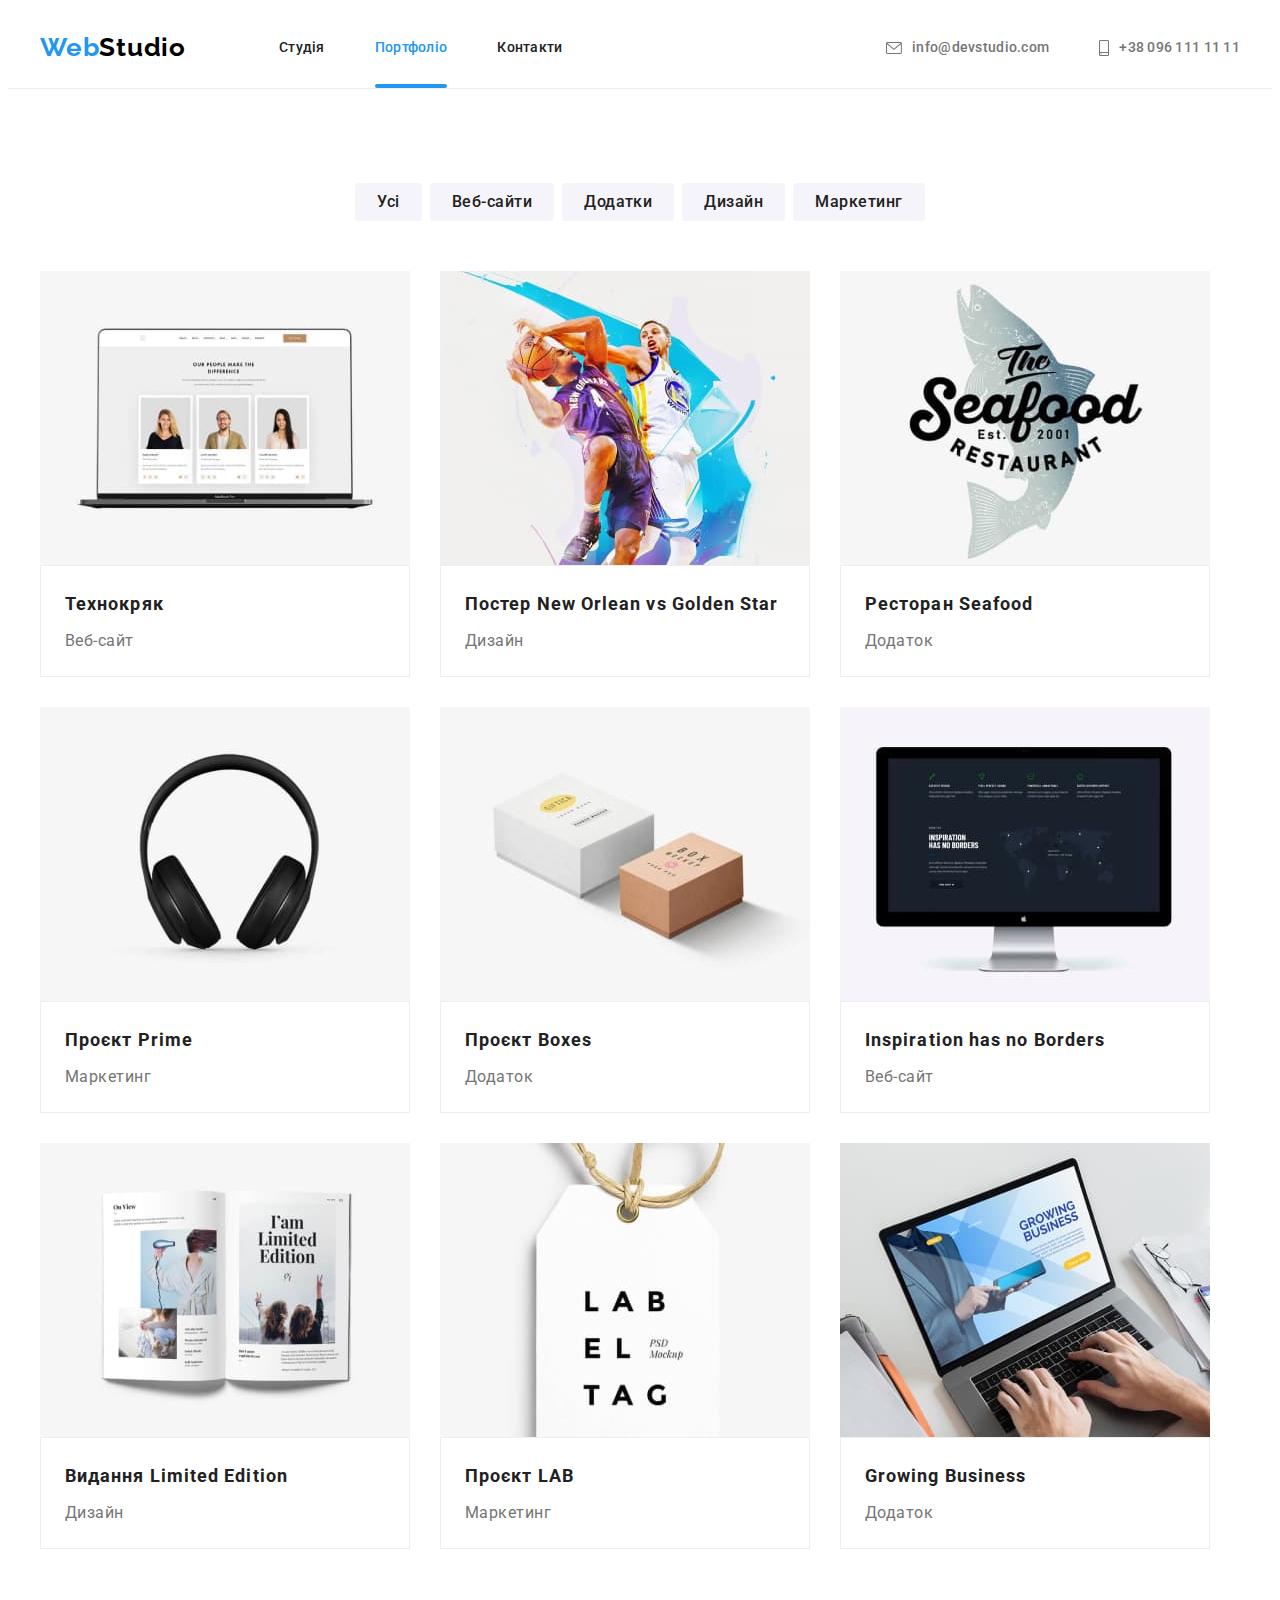
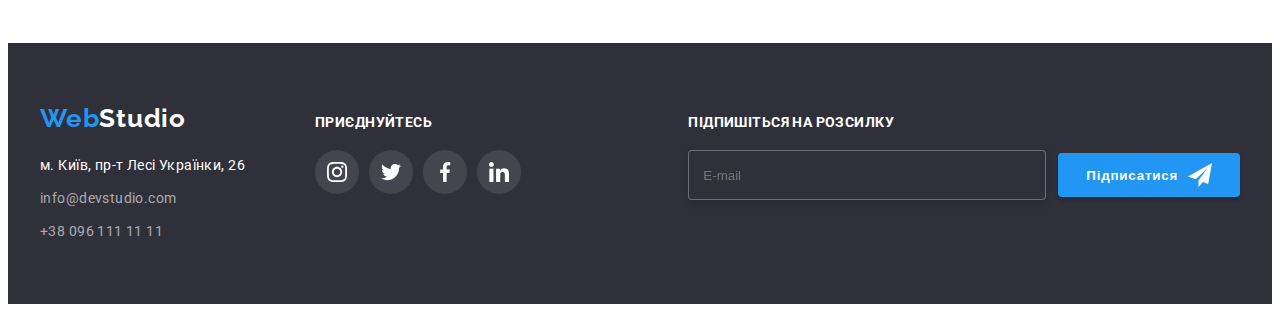
==== portfolio.html @ cb758c2c "Initial commit" ====
<!DOCTYPE html>
<html lang="uk">

<head>
  <meta charset="UTF-8" />
  <meta http-equiv="X-UA-Compatible" content="IE=edge" />
  <meta name="viewport" content="width=device-width, initial-scale=1.0" />
  <title>Document</title>
  <link rel="stylesheet" href="https://cdnjs.cloudflare.com/ajax/libs/modern-normalize/1.1.0/modern-normalize.min.css"
    integrity="sha512-wpPYUAdjBVSE4KJnH1VR1HeZfpl1ub8YT/NKx4PuQ5NmX2tKuGu6U/JRp5y+Y8XG2tV+wKQpNHVUX03MfMFn9Q=="
    crossorigin="anonymous" referrerpolicy="no-referrer" />
  <link rel="preconnect" href="https://fonts.googleapis.com">
  <link rel="preconnect" href="https://fonts.gstatic.com" crossorigin>
  <link href="https://fonts.googleapis.com/css2?family=Raleway:wght@700&family=Roboto:wght@400;500;700;900&display=swap"
    rel="stylesheet">
  <link rel="stylesheet" href="./css/main.min.css">
</head>

<body>
  <header class="header">

    <div class="container header__container">

      <nav class="navigation">

        <a href="./index.html" class="logo navigation__logo">Web<span
            class="logo__part logo__part--darck">Studio</span></a>

        <ul class="menu list">
          <li class="menu__itam"><a href="./index.html" class="menu__link link ">Студія</a></li>
          <li class="menu__itam"><a href="./portfolio.html" class="menu__link current">Портфоліо</a></li>
          <li class="menu__itam"><a href="" class="menu__link ">Контакти</a></li>
        </ul>
      </nav>


      <ul class="list contacts">

        <li class="contacts__itam"><a href="mailto:info@devstudio.com" class="contacts__mail">
            <svg class="contacts__icon" width="16" height="12">
              <use href="./images/symbol-defs.svg#icon-envelope"></use>
            </svg>
            info@devstudio.com</a>
        </li>

        <li class="contacts__itam"><a href="tel:+380961111111" class="contacts__tel link">
            <svg class="contacts__icon" width="10" height="16">
              <use href="./images/symbol-defs.svg#icon-smartphone"></use>
            </svg>
            +38 096 111 11 11</a></li>
      </ul>

    </div>


  </header>

  <main>

    <h1 class="visually-hidden"></h1>

    <section class="portfolio-section">

      <div class="container">

        <ul class="list main-button  ">
          <li><button type="button" class="button">Усі</button></li>
          <li><button type="button" class="button">Веб-сайти</button></li>
          <li><button type="button" class="button">Додатки</button></li>
          <li><button type="button" class="button">Дизайн</button></li>
          <li><button type="button" class="button">Маркетинг</button></li>
        </ul>

        <ul class="list portfolio-list ">
          <li class="portfolio-item">
            <a href="" class="portfolio-link link">
              <div class="portfolio-container">
                <img src="./images/img8..jpg" alt="Ноутбук" width="370" />
                <p class="portfolio-top-text">Ресурс пропонує комплексні пропозиції з різним рівнем функціоналу та
                  сервісів. Все це дозволить відвідувачу отримати вичерпні відомості про компанію чи приватну особу.</p>

              </div>

              <div class="portfolio-info">
                <h2 class="portfolio-titel">Технокряк</h2>
                <p class="portfolio-text">Веб-сайт</p>
              </div>
            </a>

          </li>
          <li class="portfolio-item">

            <a href="" class="portfolio-link link">

              <div class="portfolio-container">
                <img src="./images/img9..jpg" alt="Баскедболісти" width="370" />
                <p class="portfolio-top-text">Ресурс пропонує комплексні пропозиції з різним рівнем функціоналу та
                  сервісів. Все це дозволить відвідувачу отримати вичерпні відомості про компанію чи приватну особу.</p>

              </div>
              <div class="portfolio-info">
                <h2 class="portfolio-titel">Постер <span lang="en">New Orlean vs Golden Star</span></h2>
                <p class="portfolio-text">Дизайн</p>
              </div>
            </a>


          </li>
          <li class="portfolio-item">

            <a href="" class="portfolio-link link">
              <div class="portfolio-container">
                <img src="./images/img10..jpg" alt="Емблема ресторану" width="370" />
                <p class="portfolio-top-text">Ресурс пропонує комплексні пропозиції з різним рівнем функціоналу та
                  сервісів. Все це дозволить відвідувачу отримати вичерпні відомості про компанію чи приватну особу.</p>
              </div>
              <div class="portfolio-info">
                <h2 class="portfolio-titel">Ресторан <span lang="en">Seafood </span></h2>
                <p class="portfolio-text">Додаток</p>
              </div>
            </a>


          </li>
          <li class="portfolio-item">
            <a href="" class="portfolio-link link">
              <div class="portfolio-container">
                <img src="./images/img11..jpg" alt="Навушники" width="370" />
                <p class="portfolio-top-text">Ресурс пропонує комплексні пропозиції з різним рівнем функціоналу та
                  сервісів. Все це дозволить відвідувачу отримати вичерпні відомості про компанію чи приватну особу.</p>
              </div>
              <div class="portfolio-info">
                <h2 class="portfolio-titel">Проєкт <span lang="en">Prime</span></h2>
                <p class="portfolio-text">Маркетинг</p>
              </div>
            </a>


          </li>
          <li class="portfolio-item">
            <a href="" class="portfolio-link link">
              <div class="portfolio-container">
                <img src="./images/img12..jpg" alt="Коробки" width="370" />
                <p class="portfolio-top-text">Ресурс пропонує комплексні пропозиції з різним рівнем функціоналу та
                  сервісів. Все це дозволить відвідувачу отримати вичерпні відомості про компанію чи приватну особу.</p>
              </div>
              <div class="portfolio-info">
                <h2 class="portfolio-titel">Проєкт <span lang="en"></span> Boxes</h2>
                <p class="portfolio-text">Додаток</p>
              </div>
            </a>


          </li>
          <li class="portfolio-item">
            <a href="" class="portfolio-link link">
              <div class="portfolio-container">
                <img src="./images/img13..jpg" alt="Монитор" width="370" />
                <p class="portfolio-top-text">Ресурс пропонує комплексні пропозиції з різним рівнем функціоналу та
                  сервісів. Все це дозволить відвідувачу отримати вичерпні відомості про компанію чи приватну особу.</p>
              </div>
              <div class="portfolio-info">
                <h2 class="portfolio-titel" lang="en">Inspiration has no Borders</h2>
                <p class="portfolio-text">Веб-сайт</p>
              </div>
            </a>


          </li>
          <li class="portfolio-item">
            <a href="" class="portfolio-link link">
              <div class="portfolio-container">
                <img src="./images/img14..jpg" alt="Журнал" width="370" />
                <p class="portfolio-top-text">Ресурс пропонує комплексні пропозиції з різним рівнем функціоналу та
                  сервісів. Все це дозволить відвідувачу отримати вичерпні відомості про компанію чи приватну особу.</p>
              </div>
              <div class="portfolio-info">
                <h2 class="portfolio-titel">Видання <span lang="en">Limited Edition</span></h2>
                <p class="portfolio-text">Дизайн</p>
              </div>
            </a>


          </li>
          <li class="portfolio-item">
            <a href="" class="portfolio-link link">
              <div class="portfolio-container">
                <img src="./images/img15..jpg" alt="Лейба" width="370" />
                <p class="portfolio-top-text">Ресурс пропонує комплексні пропозиції з різним рівнем функціоналу та
                  сервісів. Все це дозволить відвідувачу отримати вичерпні відомості про компанію чи приватну особу.</p>
              </div>
              <div class="portfolio-info">
                <h2 class="portfolio-titel">Проєкт <span lang="en">LAB</span></h2>
                <p class="portfolio-text">Маркетинг</p>
              </div>
            </a>


          </li>
          <li class="portfolio-item">
            <a href="" class="portfolio-link link">
              <div class="portfolio-container">
                <img src="./images/img16..jpg" alt="Ноутбук" width="370" />
                <p class="portfolio-top-text">Ресурс пропонує комплексні пропозиції з різним рівнем функціоналу та
                  сервісів. Все це дозволить відвідувачу отримати вичерпні відомості про компанію чи приватну особу.</p>
              </div>
              <div class="portfolio-info">
                <h2 class="portfolio-titel" lang="en">Growing Business</h2>
                <p class="portfolio-text">Додаток</p>
              </div>
            </a>


          </li>
        </ul>
      </div>

    </section>
  </main>

  <footer class="footer">

    <div class="container connection__container">

      <div class="connection__address connection">
        <a href="./index.html" class="connection__logo logo">Web<span class="logo-part--white">Studio</span></a>

        <address class="compound__address compound">

          <ul class="compound__list list">
            <li class="compound__item">

              <a href="https://goo.gl/maps/rr55enmAW2m4Zun59" target="_blank" rel="noopener noreferrer nofollow"
                class="address link ">
                м. Київ, пр-т Лесі Українки, 26

              </a>
            </li>

            <li class="compound__item">
              <a href="mailto:info@devstudio.com" class="compound__mail">info@devstudio.com</a>
            </li>
            <li class="footer-item">
              <a href="tel:+380961111111" class="compound__tel">+38 096 111 11 11</a>
            </li>
          </ul>
        </address>
      </div>


      <div class="social-networks__box">
        <p class="social-networks__text">приєднуйтесь</p>
        <ul class="social-networks__list list">
          <li><a class="social-networks__network" href="">
              <svg class="social-networks__icon" width="20" height="20">
                <use href="./images/symbol-defs.svg#icon-instagram"></use>
              </svg>
            </a></li>
          <li><a class="social-networks__network" href="">
              <svg class="social-networks__icon" width="20" height="20">
                <use href="./images/symbol-defs.svg#icon-twitter"></use>
              </svg>
            </a></li>
          <li><a class="social-networks__network" href="">
              <svg class="social-networks__icon" width="20" height="20">
                <use href="./images/symbol-defs.svg#icon-facebook"></use>
              </svg>
            </a></li>
          <li><a class="social-networks__network" href="">
              <svg class="social-networks__icon" width="20" height="20">
                <use href="./images/symbol-defs.svg#icon-linkedin"></use>
              </svg>
            </a></li>
        </ul>
      </div>

      <div class="subscription__box">
        <p class="subscription__text">Підпишіться на розсилку</p>

        <div class="subscription">
          <label>
            <input class="subscription__form" type="email" name="email" placeholder="E-mail" required>
          </label>

          <button class="subscription__button" type="button">Підписатися
            <svg width="24" height="24">
              <use class="subscription__button-icon" href="./images/symbol-defs.svg#icon-icon-send"></use>
            </svg>
          </button>
        </div>
      </div>
    </div>
  </footer>
</body>

</html>
---- css/main.min.css ----
:root{--primary-text-color: #212121;--text-color: #757575;--accent-color: #2196f3;--primary-white-color: #ffffff;--bg-button: #f5f4fa;--black-color: #000000;--footer-mail: rgba(255, 255, 255, 0.6);--hero-footer-color: #2f303a;--background-hero-button: #188ce8;--secondary-white-color: #f5f4fa;--border-color: #afb1b8}h1,h2,h3,h4,h5,h6,p{margin:0}img{display:block;max-width:100%;height:auto}button{cursor:pointer}body{background-color:var(--primary-white-color);font-family:"Roboto",sans-serif;font-size:14px;letter-spacing:.03em}a{text-decoration:none}.list{list-style:none;margin:0;padding-left:0}.container{width:1200px;margin:0 auto;padding:0 15px}.header{border-bottom:1px solid #ececec}.header__container{display:flex;align-items:center}.navigation{display:flex;align-items:center}.navigation__logo{font-family:"Raleway";font-weight:700;font-size:26px;line-height:.83;letter-spacing:.03em;color:var(--accent-color);padding-top:24px;padding-bottom:25px;margin-right:93px}.logo__part--darck{color:var(--black-color)}.menu{display:flex;gap:50px}.menu__link{padding:32px 0;display:block;font-weight:500;font-size:14px;line-height:1.14;letter-spacing:.02em;color:var(--primary-text-color);transition:color 250ms cubic-bezier(0.4, 0, 0.2, 1)}.menu__link:hover,.menu__link:focus{color:var(--accent-color)}.menu__link::after{background:#2196f3;border-radius:2px}.current{color:var(--accent-color);position:relative}.current::after{content:"";position:absolute;width:48px;height:4px;background:#2196f3;border-radius:2px;display:block;left:0;bottom:0;width:100%}.contacts{display:flex;margin-left:auto;gap:50px}.contacts__mail,.contacts__tel{font-weight:500;font-size:14px;line-height:1.14;letter-spacing:.02em;color:var(--text-color);display:flex;align-items:center;transition:color 250ms cubic-bezier(0.4, 0, 0.2, 1)}.contacts__mail:focus,.contacts__mail:hover,.contacts__tel:focus,.contacts__tel:hover{color:var(--accent-color)}.contacts__icon{margin-right:10px;fill:currentColor}.hero{background-color:var(--hero-footer-color);padding:200px 0;text-align:center;background-image:linear-gradient(rgba(47, 48, 58, 0.4), rgba(47, 48, 58, 0.4)),url(../images/hero.jpg);background-repeat:no-repeat;background-position:center;background-size:cover;max-width:1600px;height:600px;margin:0 auto}.hero__titel{font-weight:900;font-size:44px;line-height:1.36;text-align:center;letter-spacing:.06em;text-transform:uppercase;color:var(--primary-white-color);margin-bottom:30px;max-width:696px;margin-bottom:30px;margin:0 auto}.hero__button{font-family:inherit;font-weight:700;font-size:16px;line-height:1.88;align-items:center;text-align:center;letter-spacing:.06em;color:var(--primary-white-color);background-color:var(--accent-color);margin:0 auto;box-shadow:0px 4px 4px rgba(0,0,0,.15);border-radius:4px;min-width:216px;border:none;padding:10px 32px;margin-top:30px;transition:background-color 250ms cubic-bezier(0.4, 0, 0.2, 1)}.hero__button:hover,.hero__button:focus{background-color:var(--background-hero-button)}.benefits{padding-top:94px;padding-bottom:94px}.visually__hidden{position:absolute;white-space:nowrap;width:1px;height:1px;overflow:hidden;border:0;padding:0;clip:rect(0 0 0 0);-webkit-clip-path:inset(50%);clip-path:inset(50%);margin:-1px}.benefits__icon-box{width:270px;height:120px;background:var(--bg-button);border-radius:4px;display:flex;justify-content:center;align-items:center;margin-bottom:30px}.benefits__list{display:flex;gap:30px}.benefits__titel{font-weight:700;font-size:14px;line-height:1.14;letter-spacing:.03em;text-transform:uppercase;margin-bottom:10px;color:var(--primary-text-color)}.benefits__text{font-weight:400;font-size:14px;line-height:1.71;letter-spacing:.03em;color:var(--text-color)}.service{padding-bottom:94px}.service-titel{font-weight:700;font-size:36px;line-height:42px;text-align:center;letter-spacing:.03em;margin-bottom:50px;color:#212121}.service-list{display:flex;gap:30px}.service-item{width:calc(100% - 60px)/3;position:relative}.service-text{position:absolute;bottom:0;width:100%;height:70px;display:flex;align-items:center;justify-content:center;color:var(--primary-white-color);font-weight:700;line-height:16px;text-transform:uppercase;background-color:rgba(47,48,58,.8)}.team{background-color:var(--secondary-white-color);padding-bottom:94px;padding-top:94px}.team__titel{font-weight:700;font-size:36px;line-height:1.16;text-align:center;letter-spacing:.03em;color:var(--primary-text-color);margin-bottom:50px}.cards{display:flex;gap:30px}.cards__item{width:calc(100% - 90px)/4;background:#fff;box-shadow:0px 1px 3px rgba(0,0,0,.12),0px 1px 1px rgba(0,0,0,.14),0px 2px 1px rgba(0,0,0,.2);border-radius:0px 0px 4px 4px}.cards__info{padding:30px 0}.cards__name{font-weight:500;font-size:16px;line-height:1.18;text-align:center;letter-spacing:.03em;color:var(--primary-text-color);margin-bottom:10px}.cards__text{font-weight:400;font-size:16px;line-height:1.18;text-align:center;letter-spacing:.03em;color:var(--text-color)}.cocials{display:flex;justify-content:center;margin-top:16px;gap:10px}.cocials__network{width:44px;height:44px;border-radius:50%;display:flex;align-items:center;justify-content:center;color:var(--border-color);transition:color 250ms cubic-bezier(0.4, 0, 0.2, 1),background-color 250ms cubic-bezier(0.4, 0, 0.2, 1)}.cocials__network:focus,.cocials__network:hover{background-color:var(--accent-color);color:var(--primary-white-color)}.cocials__icon{fill:currentColor}.clients{padding-top:94px;padding-bottom:94px}.clients-titel{font-family:"Roboto";font-style:normal;font-weight:700;font-size:36px;line-height:42px;text-align:center;letter-spacing:.03em;color:var(--primary-text-color);margin-bottom:50px}.clients-list{display:flex;gap:30px}.clients-linc{width:170px;height:92px;border:1px solid var(--border-color);border-radius:4px;display:flex;align-items:center;justify-content:center;color:var(--border-color);transition:color 250ms cubic-bezier(0.4, 0, 0.2, 1),border-color 250ms cubic-bezier(0.4, 0, 0.2, 1)}.clients-linc:hover,.clients-linc:focus{color:var(--accent-color);border-color:var(--accent-color)}.clients-logo{fill:currentColor}.footer{background-color:var(--hero-footer-color);padding:60px 0}.connection__container{display:flex;align-items:baseline}.connection{margin-right:70px}.connection__logo{font-family:"Raleway";font-style:normal;font-weight:700;font-size:26px;line-height:31px;letter-spacing:.03em;color:var(--accent-color)}.logo{margin-top:60;margin-bottom:20}.logo-part--white{color:var(--primary-white-color)}.compound{font-style:normal;margin-top:20px}.compound__item:not(:last-child){margin-bottom:9px}.address{font-weight:400;font-size:normal;line-height:1.71;letter-spacing:.03em;color:var(--primary-white-color);margin-bottom:9px;transition:color 250ms cubic-bezier(0.4, 0, 0.2, 1)}.address:focus,.address:hover{color:var(--accent-color)}.compound__mail,.compound__tel{font-weight:400;font-size:normal;line-height:1.71;letter-spacing:.03em;color:var(--footer-mail);transition:color 250ms cubic-bezier(0.4, 0, 0.2, 1)}.compound__mail:focus,.compound__mail:hover,.compound__tel:focus,.compound__tel:hover{color:var(--accent-color)}.social-networks__text{font-family:"Roboto";font-style:normal;font-weight:700;font-size:14px;line-height:16px;letter-spacing:.03em;text-transform:uppercase;color:var(--primary-white-color)}.social-networks__list{display:flex;margin-top:20px;gap:10px}.social-networks__network{width:44px;height:44px;border-radius:50%;background-color:rgba(255,255,255,.1);display:flex;justify-content:center;align-items:center;transition:background-color 250ms cubic-bezier(0.4, 0, 0.2, 1)}.social-networks__network:hover,.social-networks__network:focus{background-color:var(--accent-color)}.social-networks__icon{fill:var(--primary-white-color)}.subscription__box{margin-left:auto}.subscription__text{font-family:"Roboto";font-style:normal;font-weight:700;font-size:14px;line-height:16px;letter-spacing:.03em;text-transform:uppercase;color:var(--primary-white-color);margin-bottom:20px}.subscription{display:flex;gap:12px;align-items:center;justify-content:center}.subscription__form{box-sizing:border-box;width:358px;height:50px;left:815px;top:2784px;border:1px solid rgba(255,255,255,.3);filter:drop-shadow(0px 4px 4px rgba(0, 0, 0, 0.15));background:#2f303a;padding-left:14px;border-radius:4px;color:var(--primary-white-color)}.subscription__button{padding:10px 28px;background:var(--accent-color);box-shadow:0px 4px 4px rgba(0,0,0,.15);border-radius:4px;letter-spacing:.06em;color:var(--primary-white-color);border:none;cursor:pointer;transition:background-color 250ms cubic-bezier(0.4, 0, 0.2, 1);display:flex;letter-spacing:.06em;font-style:bold;align-items:center;justify-content:center;gap:10px;font-weight:700}.subscription__button:hover,.subscription__button:focus{background-color:var(--background-hero-button)}.subscription__button-icon{fill:var(--primary-white-color)}.portfolio-section{padding-bottom:94px;padding-top:94px}.main-button{display:flex;justify-content:center;gap:8px;margin-bottom:50px}.button{font-family:inherit;font-style:normal;font-weight:500;font-size:16px;line-height:1.62;text-align:center;letter-spacing:.03em;background-color:var(--bg-button);color:var(--primary-text-color);border-radius:4px;border:none;padding:6px 22px;transition:transform 200mx;transition:color 250ms cubic-bezier(0.4, 0, 0.2, 1),background-color 250ms cubic-bezier(0.4, 0, 0.2, 1),box-shadow 250ms cubic-bezier(0.4, 0, 0.2, 1)}.button:focus,.button:hover{color:var(--primary-white-color);background-color:var(--accent-color);box-shadow:0px 3px 1px rgba(0,0,0,.1),0px 1px 2px rgba(0,0,0,.08),0px 2px 2px rgba(0,0,0,.12)}.portfolio-list{display:flex;flex-wrap:wrap;gap:30px}.portfolio-item{width:calc(100% - 60px)/3}.portfolio-link{display:block;transition:box-shadow 250ms cubic-bezier(0.4, 0, 0.2, 1)}.portfolio-link:hover,.portfolio-link:focus{box-shadow:0px 1px 1px rgba(0,0,0,.12),0px 4px 4px rgba(0,0,0,.06),1px 4px 6px rgba(0,0,0,.16)}.portfolio-container{position:relative;overflow:hidden}.portfolio-top-text{position:absolute;top:0;left:0;font-family:"Roboto";font-style:normal;font-weight:400;font-size:18px;line-height:28px;background-color:rgba(33,150,243,.9);letter-spacing:.03em;color:#fff;height:100%;transform:translateY(100%);padding:63px 24px;transition:transform 250ms cubic-bezier(0.4, 0, 0.2, 1)}.portfolio-link:hover .portfolio-top-text,.portfolio-link:focus .portfolio-top-text{transform:translateY(0)}.portfolio-info{padding:20px 24px;border:1px solid #eee}.portfolio-titel{font-weight:700;font-size:18px;line-height:2;letter-spacing:.06em;color:var(--primary-text-color)}.portfolio-text{font-weight:400;font-size:16px;line-height:1.88;letter-spacing:.03em;color:var(--text-color);margin-top:4px}.modal{width:100%;height:100%;background-color:rgba(0,0,0,.2);position:fixed;top:0;transition:opacity 250ms cubic-bezier(0.4, 0, 0.2, 1),visibility 250ms cubic-bezier(0.4, 0, 0.2, 1)}.modal__box{width:528px;height:581px;background-color:var(--primary-white-color);box-shadow:0px 1px 3px rgba(0,0,0,.12),0px 1px 1px rgba(0,0,0,.14),0px 2px 1px rgba(0,0,0,.2);border-radius:4px;position:absolute;top:50%;left:50%;padding:40px;transform:translate(-50%, -50%) scale(1);transition:transform 250ms cubic-bezier(0.4, 0, 0.2, 1)}.backdrop.is-hidden .modal__box{transform:translate(-50%, -50%) scale(0)}.modal__button{width:30px;height:30px;border:1px solid rgba(0,0,0,.1);background-color:rgba(0,0,0,0);border-radius:50%;position:absolute;top:8px;right:8px;display:flex;align-items:center;justify-content:center;padding:0}.modal__close-icon{transition:fill 250ms cubic-bezier(0.4, 0, 0.2, 1),stroke 250ms cubic-bezier(0.4, 0, 0.2, 1)}.modal__close-icon:hover,.modal__close-icon:focus{stroke:var(--accent-color);fill:var(--accent-color)}.modal__close-icon svg:hover,.modal__close-icon svg:focus{stroke:var(--accent-color);fill:var(--accent-color)}.is-hidden{opacity:0;visibility:hidden;pointer-events:none}.modal__text{margin-bottom:12px;font-family:"Roboto";font-style:normal;font-weight:700;font-size:20px;line-height:1.15;text-align:center;letter-spacing:.03em;color:var(--primary-text-color)}.form__field{margin-bottom:10px;display:flex;flex-direction:column;position:relative;text-align:start}.form__field input{border:1px solid rgba(33,33,33,.2);border-radius:4px;height:40px;cursor:pointer;padding-left:42px;outline-color:var(--accent-color)}.form__field label{margin-bottom:4px;color:var(--text-color);font-family:"Roboto";font-style:normal;font-weight:400;font-size:12px;line-height:14px;letter-spacing:.01em}.form__icon{position:absolute;bottom:50%;left:12px;transform:translateY(100%);transition:fill 250ms cubic-bezier(0.4, 0, 0.2, 1)}.form__field:focus-within .input,.form__field:hover .input{border:1px solid var(--accent-color)}.form__field:focus-within .form__icon,.form__field:hover .form__icon{fill:var(--accent-color)}.form__textarea{margin-bottom:20px;display:flex;flex-direction:column;position:relative;cursor:pointer}.form__textarea-label{margin-bottom:4px;color:var(--text-color);font-family:"Roboto";font-style:normal;font-weight:400;font-size:12px;line-height:14px;letter-spacing:.01em}.form__backdrop-textarea{resize:none;cursor:pointer;outline-color:var(--accent-color);height:120px;padding:12px 16px}.form__textarea textarea{border:1px solid rgba(33,33,33,.2);border-radius:4px}textarea::-moz-placeholder{font-family:"Roboto";font-style:normal;font-weight:400;font-size:12px;line-height:14px;letter-spacing:.01em;color:rgba(117,117,117,.5)}textarea:-ms-input-placeholder{font-family:"Roboto";font-style:normal;font-weight:400;font-size:12px;line-height:14px;letter-spacing:.01em;color:rgba(117,117,117,.5)}textarea::placeholder{font-family:"Roboto";font-style:normal;font-weight:400;font-size:12px;line-height:14px;letter-spacing:.01em;color:rgba(117,117,117,.5)}.form__checkbox{display:flex;justify-content:center;align-items:center;margin-bottom:30px}.form__input-checbox{-webkit-appearance:none;-moz-appearance:none;appearance:none;position:absolute}.form__input-checbox:checked+.form__checkbox-text::before{background-color:var(--accent-color);background-image:url(../images/icon\ check.svg);background-position:center;background-repeat:no-repeat;border-color:rgba(0,0,0,0)}.form__checkbox-text{font-family:"Roboto";font-style:normal;font-weight:400;font-size:14px;line-height:24px;letter-spacing:.03em;color:var(--text-color);margin-left:8px;display:flex;align-items:center}.form__checkbox-text::before{content:"";width:16px;height:15px;border:1px solid var(--primary-text-color);border-radius:2px;margin-right:8px}.form__checkbox-link{font-family:"Roboto";font-style:normal;font-weight:400;font-size:14px;line-height:24px;letter-spacing:.03em;color:var(--accent-color);margin-left:4px}.form__backdrop-button{background:#2196f3;box-shadow:0px 4px 4px rgba(0,0,0,.15);border-radius:4px;border:none;padding:10px 52px;font-family:"Roboto";font-style:normal;font-weight:700;font-size:16px;line-height:30px;display:flex;align-items:center;text-align:center;letter-spacing:.06em;color:var(--primary-white-color);margin:0 auto;transition:background-color 250ms cubic-bezier(0.4, 0, 0.2, 1)}.form__backdrop-button:hover,.form__backdrop-button:focus{background:var(--background-hero-button);box-shadow:0px 4px 4px rgba(0,0,0,.15)}/*# sourceMappingURL=main.min.css.map */
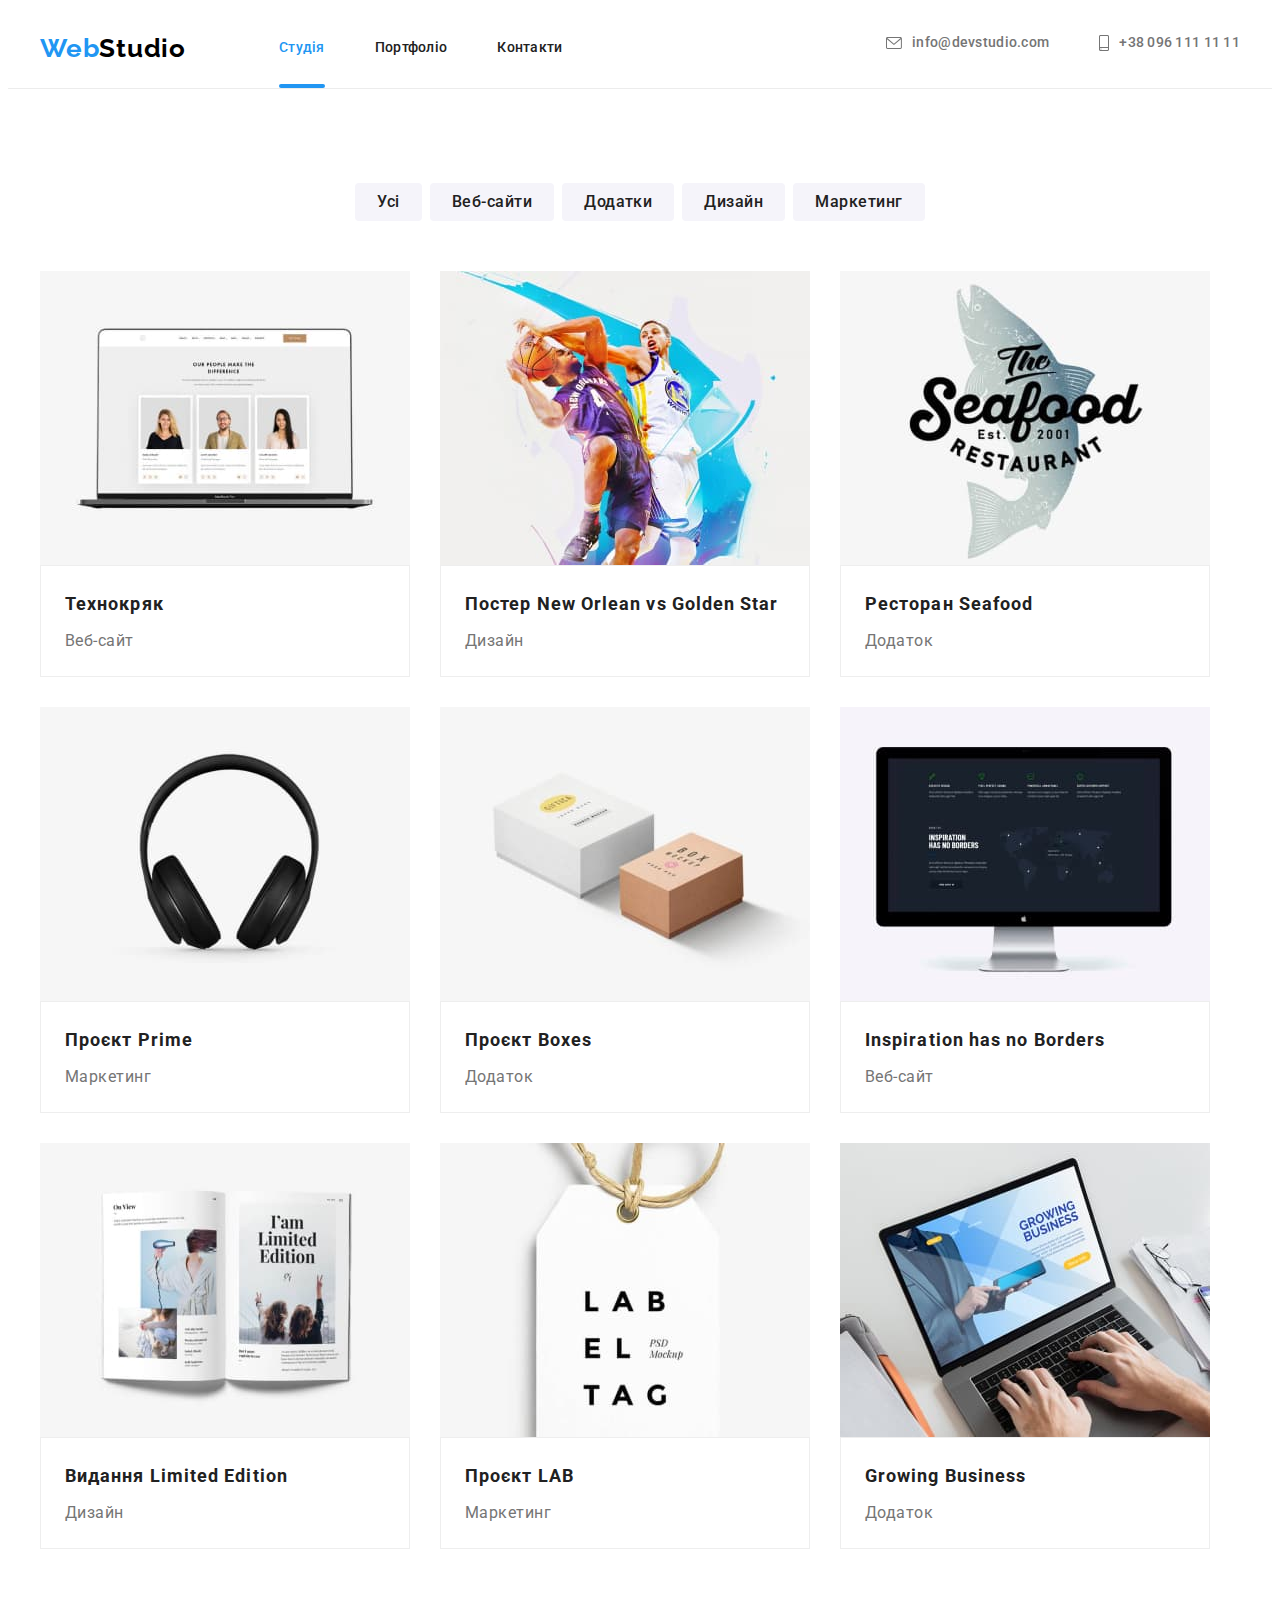
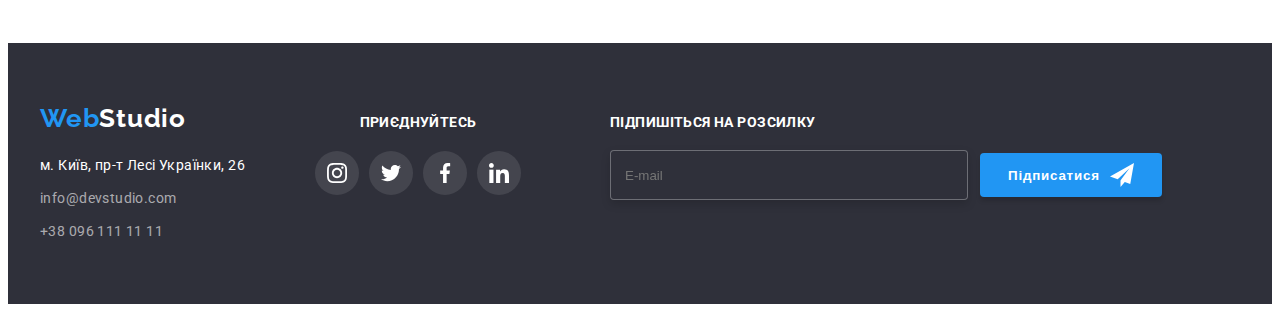
==== commit 3631ae3d: "portfolio" ====
--- a/portfolio.html
+++ b/portfolio.html
@@ -17,6 +17,7 @@
 </head>
 
 <body>
+
   <header class="header">
 
     <div class="container header__container">
@@ -27,8 +28,8 @@
             class="logo__part logo__part--darck">Studio</span></a>
 
         <ul class="menu list">
-          <li class="menu__itam"><a href="./index.html" class="menu__link link ">Студія</a></li>
-          <li class="menu__itam"><a href="./portfolio.html" class="menu__link current">Портфоліо</a></li>
+          <li class="menu__itam"><a href="./index.html" class="menu__link link current">Студія</a></li>
+          <li class="menu__itam"><a href="./portfolio.html" class="menu__link ">Портфоліо</a></li>
           <li class="menu__itam"><a href="" class="menu__link ">Контакти</a></li>
         </ul>
       </nav>
@@ -50,9 +51,57 @@
             +38 096 111 11 11</a></li>
       </ul>
 
+      <button type="button" class="mob-heder-button" data-menu-open>
+        <svg class="mob-heder-button__icon" width="40" height="40">
+          <use href="./images/symbol-defs.svg#icon-menu_mob"></use>
+        </svg></button>
     </div>
 
-
+    <div class="mob-menu is-hidden" data-menu>
+
+      <div class="mob-menu_box">
+        <button type="button" class="mob-menu-close" data-menu-close>
+          <svg width="40" height="40">
+            <use href="./images/symbol-defs.svg#icon-close-black"></use>
+          </svg>
+        </button>
+        <ul class="mobile__menu list">
+          <li class="mobile__itam"><a href="./index.html" class="mobile-menu__link link mobile-menu__current">Студія</a>
+          </li>
+          <li class="mobile__itam"><a href="./portfolio.html" class="mobile-menu__link ">Портфоліо</a></li>
+          <li class="mobile__itam"><a href="" class="mobile-menu__link ">Контакти</a></li>
+        </ul>
+
+      </div>
+
+      <div class="mobbile-box">
+        <ul class="mobile__contacts list">
+
+          <li class="mobile-contacts__tel-itam"><a href="tel:+380961111111" class="mobile-contacts__tel link">
+              +38 096 111 11 11</a>
+          </li>
+
+          <li class="mobile-contacts__itam"><a href="mailto:info@devstudio.com" class="mobile-contacts__mail">
+              info@devstudio.com</a>
+          </li>
+        </ul>
+
+        <ul class="mob-soc list">
+          <li><a class="mob-soc__network-fiorst" href="">Instagram
+
+            </a></li>
+          <li><a class="mob-soc__network" href="">Twitter
+
+            </a></li>
+          <li><a class="mob-soc__network" href="">Facebook
+
+            </a></li>
+          <li><a class="mob-soc__network" href="">LinkedIn
+
+            </a></li>
+        </ul>
+      </div>
+    </div>
   </header>
 
   <main>
@@ -220,76 +269,87 @@
 
   <footer class="footer">
 
-    <div class="container connection__container">
-
-      <div class="connection__address connection">
-        <a href="./index.html" class="connection__logo logo">Web<span class="logo-part--white">Studio</span></a>
-
-        <address class="compound__address compound">
-
-          <ul class="compound__list list">
-            <li class="compound__item">
-
-              <a href="https://goo.gl/maps/rr55enmAW2m4Zun59" target="_blank" rel="noopener noreferrer nofollow"
-                class="address link ">
-                м. Київ, пр-т Лесі Українки, 26
-
-              </a>
-            </li>
-
-            <li class="compound__item">
-              <a href="mailto:info@devstudio.com" class="compound__mail">info@devstudio.com</a>
-            </li>
-            <li class="footer-item">
-              <a href="tel:+380961111111" class="compound__tel">+38 096 111 11 11</a>
-            </li>
-          </ul>
-        </address>
-      </div>
-
-
-      <div class="social-networks__box">
-        <p class="social-networks__text">приєднуйтесь</p>
-        <ul class="social-networks__list list">
-          <li><a class="social-networks__network" href="">
-              <svg class="social-networks__icon" width="20" height="20">
-                <use href="./images/symbol-defs.svg#icon-instagram"></use>
+    <div class="container footer-tab">
+      <div class="tab-box">
+
+        <div class=" connection__container">
+
+          <div class="connection__address connection">
+
+            <a href="./index.html" class="connection__logo logo">Web<span class="logo-part--white">Studio</span></a>
+
+            <address class="compound__address ">
+
+              <ul class="compound__list list">
+
+                <li class="compound__item compound-logo">
+
+                  <a href="https://goo.gl/maps/rr55enmAW2m4Zun59" target="_blank" rel="noopener noreferrer nofollow"
+                    class="address link ">
+                    м. Київ, пр-т Лесі Українки, 26
+
+                  </a>
+                </li>
+
+                <li class="compound__item">
+                  <a href="mailto:info@devstudio.com" class="compound__mail">info@devstudio.com</a>
+                </li>
+                <li class="footer-item">
+                  <a href="tel:+380961111111" class="compound__tel">+38 096 111 11 11</a>
+                </li>
+              </ul>
+            </address>
+          </div>
+
+
+          <div class="social-networks__box">
+            <p class="social-networks__text">приєднуйтесь</p>
+            <ul class="social-networks__list list">
+              <li><a class="social-networks__network" href="">
+                  <svg class="social-networks__icon" width="20" height="20">
+                    <use href="./images/symbol-defs.svg#icon-instagram"></use>
+                  </svg>
+                </a></li>
+              <li><a class="social-networks__network" href="">
+                  <svg class="social-networks__icon" width="20" height="20">
+                    <use href="./images/symbol-defs.svg#icon-twitter"></use>
+                  </svg>
+                </a></li>
+              <li><a class="social-networks__network" href="">
+                  <svg class="social-networks__icon" width="20" height="20">
+                    <use href="./images/symbol-defs.svg#icon-facebook"></use>
+                  </svg>
+                </a></li>
+              <li><a class="social-networks__network" href="">
+                  <svg class="social-networks__icon" width="20" height="20">
+                    <use href="./images/symbol-defs.svg#icon-linkedin"></use>
+                  </svg>
+                </a></li>
+            </ul>
+          </div>
+        </div>
+
+
+
+        <div class="subscription__box ">
+          <p class="subscription__text">Підпишіться на розсилку</p>
+
+          <div class="subscription">
+            <label>
+              <input class="subscription__form" type="email" name="email" placeholder="E-mail" required>
+            </label>
+
+            <button class="subscription__button" type="button">Підписатися
+              <svg width="24" height="24">
+                <use class="subscription__button-icon" href="./images/symbol-defs.svg#icon-icon-send">
+                </use>
               </svg>
-            </a></li>
-          <li><a class="social-networks__network" href="">
-              <svg class="social-networks__icon" width="20" height="20">
-                <use href="./images/symbol-defs.svg#icon-twitter"></use>
-              </svg>
-            </a></li>
-          <li><a class="social-networks__network" href="">
-              <svg class="social-networks__icon" width="20" height="20">
-                <use href="./images/symbol-defs.svg#icon-facebook"></use>
-              </svg>
-            </a></li>
-          <li><a class="social-networks__network" href="">
-              <svg class="social-networks__icon" width="20" height="20">
-                <use href="./images/symbol-defs.svg#icon-linkedin"></use>
-              </svg>
-            </a></li>
-        </ul>
-      </div>
-
-      <div class="subscription__box">
-        <p class="subscription__text">Підпишіться на розсилку</p>
-
-        <div class="subscription">
-          <label>
-            <input class="subscription__form" type="email" name="email" placeholder="E-mail" required>
-          </label>
-
-          <button class="subscription__button" type="button">Підписатися
-            <svg width="24" height="24">
-              <use class="subscription__button-icon" href="./images/symbol-defs.svg#icon-icon-send"></use>
-            </svg>
-          </button>
+            </button>
+          </div>
         </div>
       </div>
-    </div>
+
+
   </footer>
 </body>
 
--- a/css/main.min.css
+++ b/css/main.min.css
@@ -1 +1 @@
-:root{--primary-text-color: #212121;--text-color: #757575;--accent-color: #2196f3;--primary-white-color: #ffffff;--bg-button: #f5f4fa;--black-color: #000000;--footer-mail: rgba(255, 255, 255, 0.6);--hero-footer-color: #2f303a;--background-hero-button: #188ce8;--secondary-white-color: #f5f4fa;--border-color: #afb1b8}h1,h2,h3,h4,h5,h6,p{margin:0}img{display:block;max-width:100%;height:auto}button{cursor:pointer}body{background-color:var(--primary-white-color);font-family:"Roboto",sans-serif;font-size:14px;letter-spacing:.03em}a{text-decoration:none}.list{list-style:none;margin:0;padding-left:0}.container{width:1200px;margin:0 auto;padding:0 15px}.header{border-bottom:1px solid #ececec}.header__container{display:flex;align-items:center}.navigation{display:flex;align-items:center}.navigation__logo{font-family:"Raleway";font-weight:700;font-size:26px;line-height:.83;letter-spacing:.03em;color:var(--accent-color);padding-top:24px;padding-bottom:25px;margin-right:93px}.logo__part--darck{color:var(--black-color)}.menu{display:flex;gap:50px}.menu__link{padding:32px 0;display:block;font-weight:500;font-size:14px;line-height:1.14;letter-spacing:.02em;color:var(--primary-text-color);transition:color 250ms cubic-bezier(0.4, 0, 0.2, 1)}.menu__link:hover,.menu__link:focus{color:var(--accent-color)}.menu__link::after{background:#2196f3;border-radius:2px}.current{color:var(--accent-color);position:relative}.current::after{content:"";position:absolute;width:48px;height:4px;background:#2196f3;border-radius:2px;display:block;left:0;bottom:0;width:100%}.contacts{display:flex;margin-left:auto;gap:50px}.contacts__mail,.contacts__tel{font-weight:500;font-size:14px;line-height:1.14;letter-spacing:.02em;color:var(--text-color);display:flex;align-items:center;transition:color 250ms cubic-bezier(0.4, 0, 0.2, 1)}.contacts__mail:focus,.contacts__mail:hover,.contacts__tel:focus,.contacts__tel:hover{color:var(--accent-color)}.contacts__icon{margin-right:10px;fill:currentColor}.hero{background-color:var(--hero-footer-color);padding:200px 0;text-align:center;background-image:linear-gradient(rgba(47, 48, 58, 0.4), rgba(47, 48, 58, 0.4)),url(../images/hero.jpg);background-repeat:no-repeat;background-position:center;background-size:cover;max-width:1600px;height:600px;margin:0 auto}.hero__titel{font-weight:900;font-size:44px;line-height:1.36;text-align:center;letter-spacing:.06em;text-transform:uppercase;color:var(--primary-white-color);margin-bottom:30px;max-width:696px;margin-bottom:30px;margin:0 auto}.hero__button{font-family:inherit;font-weight:700;font-size:16px;line-height:1.88;align-items:center;text-align:center;letter-spacing:.06em;color:var(--primary-white-color);background-color:var(--accent-color);margin:0 auto;box-shadow:0px 4px 4px rgba(0,0,0,.15);border-radius:4px;min-width:216px;border:none;padding:10px 32px;margin-top:30px;transition:background-color 250ms cubic-bezier(0.4, 0, 0.2, 1)}.hero__button:hover,.hero__button:focus{background-color:var(--background-hero-button)}.benefits{padding-top:94px;padding-bottom:94px}.visually__hidden{position:absolute;white-space:nowrap;width:1px;height:1px;overflow:hidden;border:0;padding:0;clip:rect(0 0 0 0);-webkit-clip-path:inset(50%);clip-path:inset(50%);margin:-1px}.benefits__icon-box{width:270px;height:120px;background:var(--bg-button);border-radius:4px;display:flex;justify-content:center;align-items:center;margin-bottom:30px}.benefits__list{display:flex;gap:30px}.benefits__titel{font-weight:700;font-size:14px;line-height:1.14;letter-spacing:.03em;text-transform:uppercase;margin-bottom:10px;color:var(--primary-text-color)}.benefits__text{font-weight:400;font-size:14px;line-height:1.71;letter-spacing:.03em;color:var(--text-color)}.service{padding-bottom:94px}.service-titel{font-weight:700;font-size:36px;line-height:42px;text-align:center;letter-spacing:.03em;margin-bottom:50px;color:#212121}.service-list{display:flex;gap:30px}.service-item{width:calc(100% - 60px)/3;position:relative}.service-text{position:absolute;bottom:0;width:100%;height:70px;display:flex;align-items:center;justify-content:center;color:var(--primary-white-color);font-weight:700;line-height:16px;text-transform:uppercase;background-color:rgba(47,48,58,.8)}.team{background-color:var(--secondary-white-color);padding-bottom:94px;padding-top:94px}.team__titel{font-weight:700;font-size:36px;line-height:1.16;text-align:center;letter-spacing:.03em;color:var(--primary-text-color);margin-bottom:50px}.cards{display:flex;gap:30px}.cards__item{width:calc(100% - 90px)/4;background:#fff;box-shadow:0px 1px 3px rgba(0,0,0,.12),0px 1px 1px rgba(0,0,0,.14),0px 2px 1px rgba(0,0,0,.2);border-radius:0px 0px 4px 4px}.cards__info{padding:30px 0}.cards__name{font-weight:500;font-size:16px;line-height:1.18;text-align:center;letter-spacing:.03em;color:var(--primary-text-color);margin-bottom:10px}.cards__text{font-weight:400;font-size:16px;line-height:1.18;text-align:center;letter-spacing:.03em;color:var(--text-color)}.cocials{display:flex;justify-content:center;margin-top:16px;gap:10px}.cocials__network{width:44px;height:44px;border-radius:50%;display:flex;align-items:center;justify-content:center;color:var(--border-color);transition:color 250ms cubic-bezier(0.4, 0, 0.2, 1),background-color 250ms cubic-bezier(0.4, 0, 0.2, 1)}.cocials__network:focus,.cocials__network:hover{background-color:var(--accent-color);color:var(--primary-white-color)}.cocials__icon{fill:currentColor}.clients{padding-top:94px;padding-bottom:94px}.clients-titel{font-family:"Roboto";font-style:normal;font-weight:700;font-size:36px;line-height:42px;text-align:center;letter-spacing:.03em;color:var(--primary-text-color);margin-bottom:50px}.clients-list{display:flex;gap:30px}.clients-linc{width:170px;height:92px;border:1px solid var(--border-color);border-radius:4px;display:flex;align-items:center;justify-content:center;color:var(--border-color);transition:color 250ms cubic-bezier(0.4, 0, 0.2, 1),border-color 250ms cubic-bezier(0.4, 0, 0.2, 1)}.clients-linc:hover,.clients-linc:focus{color:var(--accent-color);border-color:var(--accent-color)}.clients-logo{fill:currentColor}.footer{background-color:var(--hero-footer-color);padding:60px 0}.connection__container{display:flex;align-items:baseline}.connection{margin-right:70px}.connection__logo{font-family:"Raleway";font-style:normal;font-weight:700;font-size:26px;line-height:31px;letter-spacing:.03em;color:var(--accent-color)}.logo{margin-top:60;margin-bottom:20}.logo-part--white{color:var(--primary-white-color)}.compound{font-style:normal;margin-top:20px}.compound__item:not(:last-child){margin-bottom:9px}.address{font-weight:400;font-size:normal;line-height:1.71;letter-spacing:.03em;color:var(--primary-white-color);margin-bottom:9px;transition:color 250ms cubic-bezier(0.4, 0, 0.2, 1)}.address:focus,.address:hover{color:var(--accent-color)}.compound__mail,.compound__tel{font-weight:400;font-size:normal;line-height:1.71;letter-spacing:.03em;color:var(--footer-mail);transition:color 250ms cubic-bezier(0.4, 0, 0.2, 1)}.compound__mail:focus,.compound__mail:hover,.compound__tel:focus,.compound__tel:hover{color:var(--accent-color)}.social-networks__text{font-family:"Roboto";font-style:normal;font-weight:700;font-size:14px;line-height:16px;letter-spacing:.03em;text-transform:uppercase;color:var(--primary-white-color)}.social-networks__list{display:flex;margin-top:20px;gap:10px}.social-networks__network{width:44px;height:44px;border-radius:50%;background-color:rgba(255,255,255,.1);display:flex;justify-content:center;align-items:center;transition:background-color 250ms cubic-bezier(0.4, 0, 0.2, 1)}.social-networks__network:hover,.social-networks__network:focus{background-color:var(--accent-color)}.social-networks__icon{fill:var(--primary-white-color)}.subscription__box{margin-left:auto}.subscription__text{font-family:"Roboto";font-style:normal;font-weight:700;font-size:14px;line-height:16px;letter-spacing:.03em;text-transform:uppercase;color:var(--primary-white-color);margin-bottom:20px}.subscription{display:flex;gap:12px;align-items:center;justify-content:center}.subscription__form{box-sizing:border-box;width:358px;height:50px;left:815px;top:2784px;border:1px solid rgba(255,255,255,.3);filter:drop-shadow(0px 4px 4px rgba(0, 0, 0, 0.15));background:#2f303a;padding-left:14px;border-radius:4px;color:var(--primary-white-color)}.subscription__button{padding:10px 28px;background:var(--accent-color);box-shadow:0px 4px 4px rgba(0,0,0,.15);border-radius:4px;letter-spacing:.06em;color:var(--primary-white-color);border:none;cursor:pointer;transition:background-color 250ms cubic-bezier(0.4, 0, 0.2, 1);display:flex;letter-spacing:.06em;font-style:bold;align-items:center;justify-content:center;gap:10px;font-weight:700}.subscription__button:hover,.subscription__button:focus{background-color:var(--background-hero-button)}.subscription__button-icon{fill:var(--primary-white-color)}.portfolio-section{padding-bottom:94px;padding-top:94px}.main-button{display:flex;justify-content:center;gap:8px;margin-bottom:50px}.button{font-family:inherit;font-style:normal;font-weight:500;font-size:16px;line-height:1.62;text-align:center;letter-spacing:.03em;background-color:var(--bg-button);color:var(--primary-text-color);border-radius:4px;border:none;padding:6px 22px;transition:transform 200mx;transition:color 250ms cubic-bezier(0.4, 0, 0.2, 1),background-color 250ms cubic-bezier(0.4, 0, 0.2, 1),box-shadow 250ms cubic-bezier(0.4, 0, 0.2, 1)}.button:focus,.button:hover{color:var(--primary-white-color);background-color:var(--accent-color);box-shadow:0px 3px 1px rgba(0,0,0,.1),0px 1px 2px rgba(0,0,0,.08),0px 2px 2px rgba(0,0,0,.12)}.portfolio-list{display:flex;flex-wrap:wrap;gap:30px}.portfolio-item{width:calc(100% - 60px)/3}.portfolio-link{display:block;transition:box-shadow 250ms cubic-bezier(0.4, 0, 0.2, 1)}.portfolio-link:hover,.portfolio-link:focus{box-shadow:0px 1px 1px rgba(0,0,0,.12),0px 4px 4px rgba(0,0,0,.06),1px 4px 6px rgba(0,0,0,.16)}.portfolio-container{position:relative;overflow:hidden}.portfolio-top-text{position:absolute;top:0;left:0;font-family:"Roboto";font-style:normal;font-weight:400;font-size:18px;line-height:28px;background-color:rgba(33,150,243,.9);letter-spacing:.03em;color:#fff;height:100%;transform:translateY(100%);padding:63px 24px;transition:transform 250ms cubic-bezier(0.4, 0, 0.2, 1)}.portfolio-link:hover .portfolio-top-text,.portfolio-link:focus .portfolio-top-text{transform:translateY(0)}.portfolio-info{padding:20px 24px;border:1px solid #eee}.portfolio-titel{font-weight:700;font-size:18px;line-height:2;letter-spacing:.06em;color:var(--primary-text-color)}.portfolio-text{font-weight:400;font-size:16px;line-height:1.88;letter-spacing:.03em;color:var(--text-color);margin-top:4px}.modal{width:100%;height:100%;background-color:rgba(0,0,0,.2);position:fixed;top:0;transition:opacity 250ms cubic-bezier(0.4, 0, 0.2, 1),visibility 250ms cubic-bezier(0.4, 0, 0.2, 1)}.modal__box{width:528px;height:581px;background-color:var(--primary-white-color);box-shadow:0px 1px 3px rgba(0,0,0,.12),0px 1px 1px rgba(0,0,0,.14),0px 2px 1px rgba(0,0,0,.2);border-radius:4px;position:absolute;top:50%;left:50%;padding:40px;transform:translate(-50%, -50%) scale(1);transition:transform 250ms cubic-bezier(0.4, 0, 0.2, 1)}.backdrop.is-hidden .modal__box{transform:translate(-50%, -50%) scale(0)}.modal__button{width:30px;height:30px;border:1px solid rgba(0,0,0,.1);background-color:rgba(0,0,0,0);border-radius:50%;position:absolute;top:8px;right:8px;display:flex;align-items:center;justify-content:center;padding:0}.modal__close-icon{transition:fill 250ms cubic-bezier(0.4, 0, 0.2, 1),stroke 250ms cubic-bezier(0.4, 0, 0.2, 1)}.modal__close-icon:hover,.modal__close-icon:focus{stroke:var(--accent-color);fill:var(--accent-color)}.modal__close-icon svg:hover,.modal__close-icon svg:focus{stroke:var(--accent-color);fill:var(--accent-color)}.is-hidden{opacity:0;visibility:hidden;pointer-events:none}.modal__text{margin-bottom:12px;font-family:"Roboto";font-style:normal;font-weight:700;font-size:20px;line-height:1.15;text-align:center;letter-spacing:.03em;color:var(--primary-text-color)}.form__field{margin-bottom:10px;display:flex;flex-direction:column;position:relative;text-align:start}.form__field input{border:1px solid rgba(33,33,33,.2);border-radius:4px;height:40px;cursor:pointer;padding-left:42px;outline-color:var(--accent-color)}.form__field label{margin-bottom:4px;color:var(--text-color);font-family:"Roboto";font-style:normal;font-weight:400;font-size:12px;line-height:14px;letter-spacing:.01em}.form__icon{position:absolute;bottom:50%;left:12px;transform:translateY(100%);transition:fill 250ms cubic-bezier(0.4, 0, 0.2, 1)}.form__field:focus-within .input,.form__field:hover .input{border:1px solid var(--accent-color)}.form__field:focus-within .form__icon,.form__field:hover .form__icon{fill:var(--accent-color)}.form__textarea{margin-bottom:20px;display:flex;flex-direction:column;position:relative;cursor:pointer}.form__textarea-label{margin-bottom:4px;color:var(--text-color);font-family:"Roboto";font-style:normal;font-weight:400;font-size:12px;line-height:14px;letter-spacing:.01em}.form__backdrop-textarea{resize:none;cursor:pointer;outline-color:var(--accent-color);height:120px;padding:12px 16px}.form__textarea textarea{border:1px solid rgba(33,33,33,.2);border-radius:4px}textarea::-moz-placeholder{font-family:"Roboto";font-style:normal;font-weight:400;font-size:12px;line-height:14px;letter-spacing:.01em;color:rgba(117,117,117,.5)}textarea:-ms-input-placeholder{font-family:"Roboto";font-style:normal;font-weight:400;font-size:12px;line-height:14px;letter-spacing:.01em;color:rgba(117,117,117,.5)}textarea::placeholder{font-family:"Roboto";font-style:normal;font-weight:400;font-size:12px;line-height:14px;letter-spacing:.01em;color:rgba(117,117,117,.5)}.form__checkbox{display:flex;justify-content:center;align-items:center;margin-bottom:30px}.form__input-checbox{-webkit-appearance:none;-moz-appearance:none;appearance:none;position:absolute}.form__input-checbox:checked+.form__checkbox-text::before{background-color:var(--accent-color);background-image:url(../images/icon\ check.svg);background-position:center;background-repeat:no-repeat;border-color:rgba(0,0,0,0)}.form__checkbox-text{font-family:"Roboto";font-style:normal;font-weight:400;font-size:14px;line-height:24px;letter-spacing:.03em;color:var(--text-color);margin-left:8px;display:flex;align-items:center}.form__checkbox-text::before{content:"";width:16px;height:15px;border:1px solid var(--primary-text-color);border-radius:2px;margin-right:8px}.form__checkbox-link{font-family:"Roboto";font-style:normal;font-weight:400;font-size:14px;line-height:24px;letter-spacing:.03em;color:var(--accent-color);margin-left:4px}.form__backdrop-button{background:#2196f3;box-shadow:0px 4px 4px rgba(0,0,0,.15);border-radius:4px;border:none;padding:10px 52px;font-family:"Roboto";font-style:normal;font-weight:700;font-size:16px;line-height:30px;display:flex;align-items:center;text-align:center;letter-spacing:.06em;color:var(--primary-white-color);margin:0 auto;transition:background-color 250ms cubic-bezier(0.4, 0, 0.2, 1)}.form__backdrop-button:hover,.form__backdrop-button:focus{background:var(--background-hero-button);box-shadow:0px 4px 4px rgba(0,0,0,.15)}/*# sourceMappingURL=main.min.css.map */+:root{--primary-text-color: #212121;--text-color: #757575;--accent-color: #2196f3;--primary-white-color: #ffffff;--bg-button: #f5f4fa;--black-color: #000000;--footer-mail: rgba(255, 255, 255, 0.6);--hero-footer-color: #2f303a;--background-hero-button: #188ce8;--secondary-white-color: #f5f4fa;--border-color: #afb1b8}.container{width:100%;margin:0 auto;padding:0 15px}@media screen and (min-width: 480px){.container{width:480px}}@media screen and (min-width: 768px){.container{width:768px}}@media screen and (min-width: 1200px){.container{width:1200px}}h1,h2,h3,h4,h5,h6,p{margin:0}img{display:block;max-width:100%;height:auto}button{cursor:pointer}body{background-color:var(--primary-white-color);font-family:"Roboto",sans-serif;font-size:14px;letter-spacing:.03em}a{text-decoration:none}.list{list-style:none;margin:0;padding-left:0}.no-scroll{overflow:hidden}.header{border-bottom:1px solid #ececec}.header__container{display:flex;align-items:center;height:60px}@media screen and (min-width: 768px){.header__container{height:80px}}.navigation{display:flex;align-items:center}.navigation__logo{font-family:"Raleway";font-weight:700;font-size:26px;line-height:.83;letter-spacing:.03em;color:var(--accent-color);padding-bottom:16px;padding-top:16px;margin-right:93px}@media screen and (min-width: 768px){.navigation__logo{padding-bottom:26px;padding-top:26px}}@media screen and (min-width: 1200px){.navigation__logo{padding-bottom:24px;padding-top:25px}}.logo__part--darck{color:var(--black-color)}.menu{display:flex;gap:50px}@media screen and (max-width: 767.9px){.menu{display:none;max-width:inherit}}.menu__link{padding:32px 0;display:block;font-weight:500;font-size:14px;line-height:1.14;letter-spacing:.02em;color:var(--primary-text-color);transition:color 250ms cubic-bezier(0.4, 0, 0.2, 1)}.menu__link:hover,.menu__link:focus{color:var(--accent-color)}@media screen and (max-width: 767.9px){.menu__link{display:none}}.menu__link::after{background:#2196f3;border-radius:2px}.current{color:var(--accent-color);position:relative}.current::after{content:"";position:absolute;width:48px;height:4px;background:#2196f3;border-radius:2px;display:block;left:0;bottom:0;width:100%}.contacts{margin-left:auto}@media screen and (max-width: 767.9px){.contacts{display:none}}@media screen and (max-width: 1200px){.contacts{margin-left:90px}}@media screen and (min-width: 1200px){.contacts{display:flex;gap:50px}}.contacts__itam:not(:last-child){margin-bottom:10px}.contacts__mail,.contacts__tel{font-weight:500;font-size:14px;line-height:1.14;letter-spacing:.02em;color:var(--text-color);display:flex;align-items:center;transition:color 250ms cubic-bezier(0.4, 0, 0.2, 1)}.contacts__mail:focus,.contacts__mail:hover,.contacts__tel:focus,.contacts__tel:hover{color:var(--accent-color)}.contacts__icon{margin-right:10px;fill:currentColor}.mob-heder-button{margin-left:auto;background-color:var(--primary-white-color);border:none}@media screen and (min-width: 768px){.mob-heder-button{display:none}}.mob-menu-close{border:none;background-color:var(--primary-white-color);display:block;margin-left:auto;padding-top:10px;padding-left:15px}.mob-menu{position:fixed;top:0;background-color:var(--primary-white-color);width:100%;height:100%;overflow:auto;display:flex;flex-direction:column;justify-content:space-between}.mobile__menu{padding-left:40px;padding-bottom:100px}.mobile__itam:not(:last-child){padding-bottom:32px}.mobile-menu__link{font-family:"Roboto";font-style:normal;font-weight:500;font-size:40px;line-height:1.17;letter-spacing:.02em;color:var(--primary-text-color)}.mobile-menu__current{color:var(--accent-color);position:relative}.mobile__contacts{margin-left:40px;margin-bottom:64px}.mobile-contacts__tel-itam{margin-bottom:32px}.mobile-contacts__tel{font-family:"Roboto";font-style:normal;font-weight:500;font-size:34px;line-height:1.17;letter-spacing:.02em;color:var(--accent-color)}.mobile-contacts__mail{font-family:"Roboto";font-style:normal;font-weight:500;font-size:24px;line-height:1.16;letter-spacing:.02em;color:var(--text-color)}.mob-soc{display:flex;flex-wrap:wrap;margin-left:40px;gap:10px;margin-bottom:48px}.mob-soc__network-fiorst{font-family:"Roboto";font-style:normal;font-weight:500;font-size:18px;line-height:1.15;letter-spacing:.02em;color:var(--accent-color)}.mob-soc__network{font-family:"Roboto";font-style:normal;font-weight:500;font-size:18px;line-height:1.15;letter-spacing:.02em;color:var(--accent-color)}.mob-soc__network::before{content:"";width:22px;border:1px solid rgba(33,33,33,.2);transform:rotate(90deg);margin-right:10px}.hero{background-color:var(--hero-footer-color);padding:118px 0;text-align:center;background-image:linear-gradient(rgba(47, 48, 58, 0.4), rgba(47, 48, 58, 0.4)),url(../images/hero-bg-mobail.jpg);background-repeat:no-repeat;background-position:center;background-size:cover;max-width:1600px;height:400px;margin:0 auto}@media(min-device-pixel-ratio: 2),(-webkit-min-device-pixel-ratio: 2),(min-resolution: 192dpi),(min-resolution: 2dppx){.hero{background-image:linear-gradient(rgba(47, 48, 58, 0.4), rgba(47, 48, 58, 0.4)),url(../images/hero2x-bg-mobail.jpg)}}@media screen and (min-width: 768px){.hero{padding:118px 204px;background-image:linear-gradient(rgba(47, 48, 58, 0.4), rgba(47, 48, 58, 0.4)),url(../images/hero-bg-tablet.jpg)}}@media screen and (min-width: 768px)and (min-device-pixel-ratio: 2),screen and (min-width: 768px)and (-webkit-min-device-pixel-ratio: 2),screen and (min-width: 768px)and (min-resolution: 192dpi),screen and (min-width: 768px)and (min-resolution: 2dppx){.hero{background-image:linear-gradient(rgba(47, 48, 58, 0.4), rgba(47, 48, 58, 0.4)),url(../images/hero2x-bg-tablet.jpg)}}@media screen and (min-width: 1200px){.hero{padding:200px 0;background-image:linear-gradient(rgba(47, 48, 58, 0.4), rgba(47, 48, 58, 0.4)),url(../images/hero.jpg)}}@media screen and (min-width: 1200px)and (min-device-pixel-ratio: 2),screen and (min-width: 1200px)and (-webkit-min-device-pixel-ratio: 2),screen and (min-width: 1200px)and (min-resolution: 192dpi),screen and (min-width: 1200px)and (min-resolution: 2dppx){.hero{background-image:linear-gradient(rgba(47, 48, 58, 0.4), rgba(47, 48, 58, 0.4)),url(../images/hero2x.jpg)}}@media screen and (min-width: 1200px){.hero{height:600px}}.hero__titel{font-weight:900;font-size:26px;line-height:1.61;text-align:center;letter-spacing:.06em;text-transform:uppercase;color:var(--primary-white-color);margin-bottom:30px;max-width:360px;margin-bottom:30px;margin:0 auto}@media screen and (min-width: 768px){.hero__titel{max-width:360px}}@media screen and (min-width: 1200px){.hero__titel{max-width:696px;font-size:44px;line-height:1.36}}.hero__button{font-family:inherit;font-weight:700;font-size:16px;line-height:1.88;align-items:center;text-align:center;letter-spacing:.06em;color:var(--primary-white-color);background-color:var(--accent-color);margin:0 auto;box-shadow:0px 4px 4px rgba(0,0,0,.15);border-radius:4px;min-width:200px;border:none;padding:10px 24px;margin-top:30px;transition:background-color 250ms cubic-bezier(0.4, 0, 0.2, 1)}@media screen and (min-width: 1200px){.hero__button{min-width:216px;padding:10px 32px}}.hero__button:hover,.hero__button:focus{background-color:var(--background-hero-button)}.benefits{padding-top:60px;padding-bottom:60px}@media screen and (min-width: 1200px){.benefits{padding-bottom:94px;padding-top:94px}}.visually__hidden{position:absolute;white-space:nowrap;width:1px;height:1px;overflow:hidden;border:0;padding:0;clip:rect(0 0 0 0);-webkit-clip-path:inset(50%);clip-path:inset(50%);margin:-1px}.benefits__list{display:flex;flex-wrap:wrap;gap:30px}@media screen and (min-width: 768px){.benefits__item{width:calc((100% - 30px)/2)}}@media screen and (min-width: 1200px){.benefits__item{width:calc((100% - 90px)/4)}}.benefits__icon-box{width:auto;height:120px;background:var(--bg-button);border-radius:4px;display:flex;justify-content:center;align-items:center;margin-bottom:30px}@media screen and (min-width: 768px){.benefits__icon-box{width:354px}}@media screen and (min-width: 1200px){.benefits__icon-box{width:270px}}.benefits__titel{font-weight:700;font-size:14px;line-height:1.14;letter-spacing:.03em;text-transform:uppercase;margin-bottom:10px;color:var(--primary-text-color)}@media screen and (max-width: 767.9px){.benefits__titel{text-align:center}}.benefits__text{font-weight:400;font-size:14px;line-height:1.71;letter-spacing:.03em;color:var(--text-color)}.service{padding-bottom:94px}@media screen and (max-width: 1200px){.service{display:none}}.service-titel{font-weight:700;font-size:36px;line-height:42px;text-align:center;letter-spacing:.03em;margin-bottom:50px;color:#212121}.service-list{display:flex;gap:30px}.service-item{width:calc((100% - 60px)/3);position:relative}.service-text{position:absolute;bottom:0;width:100%;height:70px;display:flex;align-items:center;justify-content:center;color:var(--primary-white-color);font-weight:700;line-height:16px;text-transform:uppercase;background-color:rgba(47,48,58,.8)}.team{background-color:var(--secondary-white-color);padding-bottom:60px;padding-top:60px}@media screen and (min-width: 1200px){.team{padding-bottom:94px;padding-top:94px}}.team__titel{font-weight:700;font-size:28px;line-height:33px;text-align:center;letter-spacing:.03em;color:var(--primary-text-color);margin-bottom:50px}@media screen and (min-width: 1200px){.team__titel{font-size:36px;line-height:1.16}}.cards{display:flex;flex-wrap:wrap;gap:30px}.cards__item{background:#fff;box-shadow:0px 1px 3px rgba(0,0,0,.12),0px 1px 1px rgba(0,0,0,.14),0px 2px 1px rgba(0,0,0,.2);border-radius:0px 0px 4px 4px}@media screen and (min-width: 768px){.cards__item{width:calc((100% - 30px)/2)}}@media screen and (min-width: 1200px){.cards__item{width:calc((100% - 90px)/4)}}.cards__info{padding:30px 0}.cards__name{font-weight:500;font-size:16px;line-height:1.18;text-align:center;letter-spacing:.03em;color:var(--primary-text-color);margin-bottom:10px}.cards__text{font-weight:400;font-size:16px;line-height:1.18;text-align:center;letter-spacing:.03em;color:var(--text-color)}.cocials{display:flex;justify-content:center;margin-top:16px;gap:10px}.cocials__network{width:44px;height:44px;border-radius:50%;display:flex;align-items:center;justify-content:center;color:var(--border-color);transition:color 250ms cubic-bezier(0.4, 0, 0.2, 1),background-color 250ms cubic-bezier(0.4, 0, 0.2, 1)}.cocials__network:focus,.cocials__network:hover{background-color:var(--accent-color);color:var(--primary-white-color)}.cocials__icon{fill:currentColor}.clients{padding-top:60px;padding-bottom:60px}@media screen and (min-width: 1200px){.clients{padding-bottom:94px;padding-top:94px}}.clients-titel{font-family:"Roboto";font-style:normal;font-weight:700;font-size:28px;line-height:1.17;text-align:center;letter-spacing:.03em;color:var(--primary-text-color);margin-bottom:50px}@media screen and (min-width: 1200px){.clients-titel{font-size:36px;line-height:1.16}}.clients-list{display:flex;gap:30px;flex-wrap:wrap;justify-content:center}.clients-linc{width:210px;height:92px;border:1px solid var(--border-color);border-radius:4px;display:flex;align-items:center;justify-content:center;color:var(--border-color);transition:color 250ms cubic-bezier(0.4, 0, 0.2, 1),border-color 250ms cubic-bezier(0.4, 0, 0.2, 1)}@media screen and (min-width: 768px){.clients-linc{width:226px}}@media screen and (min-width: 1200px){.clients-linc{width:170px}}.clients-linc:hover,.clients-linc:focus{color:var(--accent-color);border-color:var(--accent-color)}.clients-logo{fill:currentColor}.footer{background-color:var(--hero-footer-color);padding:60px 0}@media screen and (min-width: 1200px){.footer-tab{display:flex;align-items:baseline}}@media screen and (min-width: 768px){.tab-box{justify-content:space-between}}@media screen and (min-width: 1200px){.tab-box{align-items:baseline;display:flex}}@media screen and (min-width: 768px){.connection__container{display:flex;justify-content:space-between}}@media screen and (min-width: 1200px){.connection__container{align-items:baseline}}@media screen and (min-width: 768px){.connection__address{margin-right:70px}}.compound__list{display:flex;flex-direction:column}@media screen and (max-width: 1200px){.compound__list{margin-bottom:60px;align-items:center}}.compound__item:not(:last-child){margin-bottom:9px}.connection__logo{font-family:"Raleway";font-style:normal;font-weight:700;font-size:24px;line-height:1.16;letter-spacing:.03em;color:var(--accent-color)}@media screen and (min-width: 1200px){.connection__logo{font-size:26px;line-height:1.19}}@media screen and (max-width: 1200px){.connection__logo{display:flex;justify-content:center}}.logo{margin-top:60;margin-bottom:20}.logo-part--white{color:var(--primary-white-color)}@media screen and (min-width: 1200px){.compound__address{margin-top:20px}}.address{font-weight:400;font-style:normal;font-size:14px;line-height:1.71;letter-spacing:.03em;color:var(--primary-white-color);margin-bottom:9px;transition:color 250ms cubic-bezier(0.4, 0, 0.2, 1)}.address:focus,.address:hover{color:var(--accent-color)}.compound__mail,.compound__tel{font-weight:400;font-style:normal;font-size:14px;line-height:1.71;letter-spacing:.03em;color:var(--footer-mail);transition:color 250ms cubic-bezier(0.4, 0, 0.2, 1)}.compound__mail:focus,.compound__mail:hover,.compound__tel:focus,.compound__tel:hover{color:var(--accent-color)}.social-networks__box{display:flex;flex-direction:column;align-items:center}@media screen and (max-width: 1200px){.social-networks__box{margin-bottom:60px}}@media screen and (min-width: 768px){.social-networks__box{margin-right:89px}}.social-networks__text{font-family:"Roboto";font-style:normal;font-weight:700;font-size:14px;line-height:1.14;letter-spacing:.03em;text-transform:uppercase;color:var(--primary-white-color)}.social-networks__list{display:flex;margin-top:20px;gap:10px}.social-networks__network{width:44px;height:44px;border-radius:50%;background-color:rgba(255,255,255,.1);display:flex;justify-content:center;align-items:center;transition:background-color 250ms cubic-bezier(0.4, 0, 0.2, 1)}.social-networks__network:hover,.social-networks__network:focus{background-color:var(--accent-color)}.social-networks__icon{fill:var(--primary-white-color)}.subscription__box{margin-left:auto}.subscription__text{font-family:"Roboto";font-style:normal;font-weight:700;font-size:14px;line-height:16px;letter-spacing:.03em;text-transform:uppercase;color:var(--primary-white-color);margin-bottom:20px}@media screen and (max-width: 1199.9px){.subscription__text{text-align:center}}@media screen and (min-width: 768px){.subscription{display:flex;flex-direction:column;align-items:center}}@media screen and (min-width: 1200px){.subscription{gap:12px;flex-direction:row;align-items:baseline}}.subscription__form{box-sizing:border-box;max-width:450px;width:100%;height:50px;left:815px;top:2784px;border:1px solid rgba(255,255,255,.3);filter:drop-shadow(0px 4px 4px rgba(0, 0, 0, 0.15));background:#2f303a;padding-left:14px;border-radius:4px;color:var(--primary-white-color);margin-bottom:20px}@media screen and (min-width: 768px){.subscription__form{width:450px}}@media screen and (min-width: 1200px){.subscription__form{width:358px}}.subscription__button{padding:10px 28px;background:var(--accent-color);box-shadow:0px 4px 4px rgba(0,0,0,.15);border-radius:4px;letter-spacing:.06em;color:var(--primary-white-color);border:none;cursor:pointer;transition:background-color 250ms cubic-bezier(0.4, 0, 0.2, 1);display:flex;letter-spacing:.06em;font-style:bold;align-items:center;justify-content:center;gap:10px;font-weight:700;margin:0 auto}.subscription__button:hover,.subscription__button:focus{background-color:var(--background-hero-button)}.subscription__button-icon{fill:var(--primary-white-color)}.portfolio-section{padding-bottom:94px;padding-top:94px}.main-button{display:flex;justify-content:center;gap:8px;margin-bottom:50px}.button{font-family:inherit;font-style:normal;font-weight:500;font-size:16px;line-height:1.62;text-align:center;letter-spacing:.03em;background-color:var(--bg-button);color:var(--primary-text-color);border-radius:4px;border:none;padding:6px 22px;transition:transform 200mx;transition:color 250ms cubic-bezier(0.4, 0, 0.2, 1),background-color 250ms cubic-bezier(0.4, 0, 0.2, 1),box-shadow 250ms cubic-bezier(0.4, 0, 0.2, 1)}.button:focus,.button:hover{color:var(--primary-white-color);background-color:var(--accent-color);box-shadow:0px 3px 1px rgba(0,0,0,.1),0px 1px 2px rgba(0,0,0,.08),0px 2px 2px rgba(0,0,0,.12)}.portfolio-list{display:flex;flex-wrap:wrap;gap:30px}.portfolio-item{width:calc(100% - 60px)/3}.portfolio-link{display:block;transition:box-shadow 250ms cubic-bezier(0.4, 0, 0.2, 1)}.portfolio-link:hover,.portfolio-link:focus{box-shadow:0px 1px 1px rgba(0,0,0,.12),0px 4px 4px rgba(0,0,0,.06),1px 4px 6px rgba(0,0,0,.16)}.portfolio-container{position:relative;overflow:hidden}.portfolio-top-text{position:absolute;top:0;left:0;font-family:"Roboto";font-style:normal;font-weight:400;font-size:18px;line-height:28px;background-color:rgba(33,150,243,.9);letter-spacing:.03em;color:#fff;height:100%;transform:translateY(100%);padding:63px 24px;transition:transform 250ms cubic-bezier(0.4, 0, 0.2, 1)}.portfolio-link:hover .portfolio-top-text,.portfolio-link:focus .portfolio-top-text{transform:translateY(0)}.portfolio-info{padding:20px 24px;border:1px solid #eee}.portfolio-titel{font-weight:700;font-size:18px;line-height:2;letter-spacing:.06em;color:var(--primary-text-color)}.portfolio-text{font-weight:400;font-size:16px;line-height:1.88;letter-spacing:.03em;color:var(--text-color);margin-top:4px}.modal{width:100%;height:100%;background-color:rgba(0,0,0,.2);position:fixed;top:0;transition:opacity 250ms cubic-bezier(0.4, 0, 0.2, 1),visibility 250ms cubic-bezier(0.4, 0, 0.2, 1)}.modal__box{max-width:450px;overflow:scroll;width:95%;max-height:609px;height:95%;background-color:var(--primary-white-color);box-shadow:0px 1px 3px rgba(0,0,0,.12),0px 1px 1px rgba(0,0,0,.14),0px 2px 1px rgba(0,0,0,.2);border-radius:4px;position:absolute;top:50%;left:50%;padding:40px;transform:translate(-50%, -50%) scale(1);transition:transform 250ms cubic-bezier(0.4, 0, 0.2, 1)}@media screen and (max-width: 768px){.modal__box{overflow:scroll}}@media screen and (min-width: 1200px){.modal__box{width:528px;height:581px}}.backdrop.is-hidden .modal__box{transform:translate(-50%, -50%) scale(0)}.modal__button{width:30px;height:30px;border:1px solid rgba(0,0,0,.1);background-color:rgba(0,0,0,0);border-radius:50%;position:absolute;top:8px;right:8px;display:flex;align-items:center;justify-content:center;padding:0}.modal__close-icon{transition:fill 250ms cubic-bezier(0.4, 0, 0.2, 1),stroke 250ms cubic-bezier(0.4, 0, 0.2, 1)}.modal__close-icon:hover,.modal__close-icon:focus{stroke:var(--accent-color);fill:var(--accent-color)}.modal__close-icon svg:hover,.modal__close-icon svg:focus{stroke:var(--accent-color);fill:var(--accent-color)}.is-hidden{opacity:0;visibility:hidden;pointer-events:none}.modal__text{margin-bottom:12px;font-family:"Roboto";font-style:normal;font-weight:700;font-size:20px;line-height:1.15;text-align:center;letter-spacing:.03em;color:var(--primary-text-color)}.form__field{margin-bottom:10px;display:flex;flex-direction:column;position:relative;text-align:start}.form__field input{border:1px solid rgba(33,33,33,.2);border-radius:4px;height:40px;cursor:pointer;padding-left:42px;outline-color:var(--accent-color);transition:border-color 250ms cubic-bezier(0.4, 0, 0.2, 1)}.form__field label{margin-bottom:4px;color:var(--text-color);font-family:"Roboto";font-style:normal;font-weight:400;font-size:12px;line-height:14px;letter-spacing:.01em}.form__icon{position:absolute;bottom:50%;left:12px;transform:translateY(100%);transition:fill 250ms cubic-bezier(0.4, 0, 0.2, 1)}.form__field:focus-within .input,.form__field:hover .input{border:1px solid var(--accent-color)}.form__field:focus-within .form__icon,.form__field:hover .form__icon{fill:var(--accent-color)}.form__textarea{margin-bottom:20px;display:flex;flex-direction:column;position:relative;cursor:pointer}.form__textarea-label{margin-bottom:4px;color:var(--text-color);font-family:"Roboto";font-style:normal;font-weight:400;font-size:12px;line-height:14px;letter-spacing:.01em}.form__backdrop-textarea{resize:none;cursor:pointer;outline-color:var(--accent-color);height:120px;padding:12px 16px}.form__textarea textarea{border:1px solid rgba(33,33,33,.2);border-radius:4px}textarea::-moz-placeholder{font-family:"Roboto";font-style:normal;font-weight:400;font-size:12px;line-height:14px;letter-spacing:.01em;color:rgba(117,117,117,.5)}textarea:-ms-input-placeholder{font-family:"Roboto";font-style:normal;font-weight:400;font-size:12px;line-height:14px;letter-spacing:.01em;color:rgba(117,117,117,.5)}textarea::placeholder{font-family:"Roboto";font-style:normal;font-weight:400;font-size:12px;line-height:14px;letter-spacing:.01em;color:rgba(117,117,117,.5)}.form__checkbox{display:flex;justify-content:center;align-items:center;margin-bottom:30px}.form__input-checbox{-webkit-appearance:none;-moz-appearance:none;appearance:none;position:absolute}.form__input-checbox:checked+.form__checkbox-text::before{background-color:var(--accent-color);background-image:url(../images/icon\ check.svg);background-position:center;background-repeat:no-repeat;border-color:rgba(0,0,0,0)}.form__checkbox-text{font-family:"Roboto";font-style:normal;font-weight:400;font-size:12px;line-height:1.16;letter-spacing:.03em;color:var(--text-color);margin-left:8px;display:flex;align-items:center}@media screen and (min-width: 1200px){.form__checkbox-text{font-size:14px;line-height:1.71}}.form__checkbox-text::before{content:"";width:16px;height:15px;border:1px solid var(--primary-text-color);border-radius:2px;margin-right:8px}.form__checkbox-link{font-family:"Roboto";font-style:normal;font-weight:400;font-size:14px;line-height:1.16;letter-spacing:.03em;color:var(--accent-color);margin-left:4px}@media screen and (min-width: 1200px){.form__checkbox-link{font-size:14px;line-height:1.71}}.form__backdrop-button{background:#2196f3;box-shadow:0px 4px 4px rgba(0,0,0,.15);border-radius:4px;border:none;padding:10px 52px;font-family:"Roboto";font-style:normal;font-weight:700;font-size:16px;line-height:30px;display:flex;align-items:center;text-align:center;letter-spacing:.06em;color:var(--primary-white-color);margin:0 auto;transition:background-color 250ms cubic-bezier(0.4, 0, 0.2, 1)}.form__backdrop-button:hover,.form__backdrop-button:focus{background:var(--background-hero-button);box-shadow:0px 4px 4px rgba(0,0,0,.15)}/*# sourceMappingURL=main.min.css.map */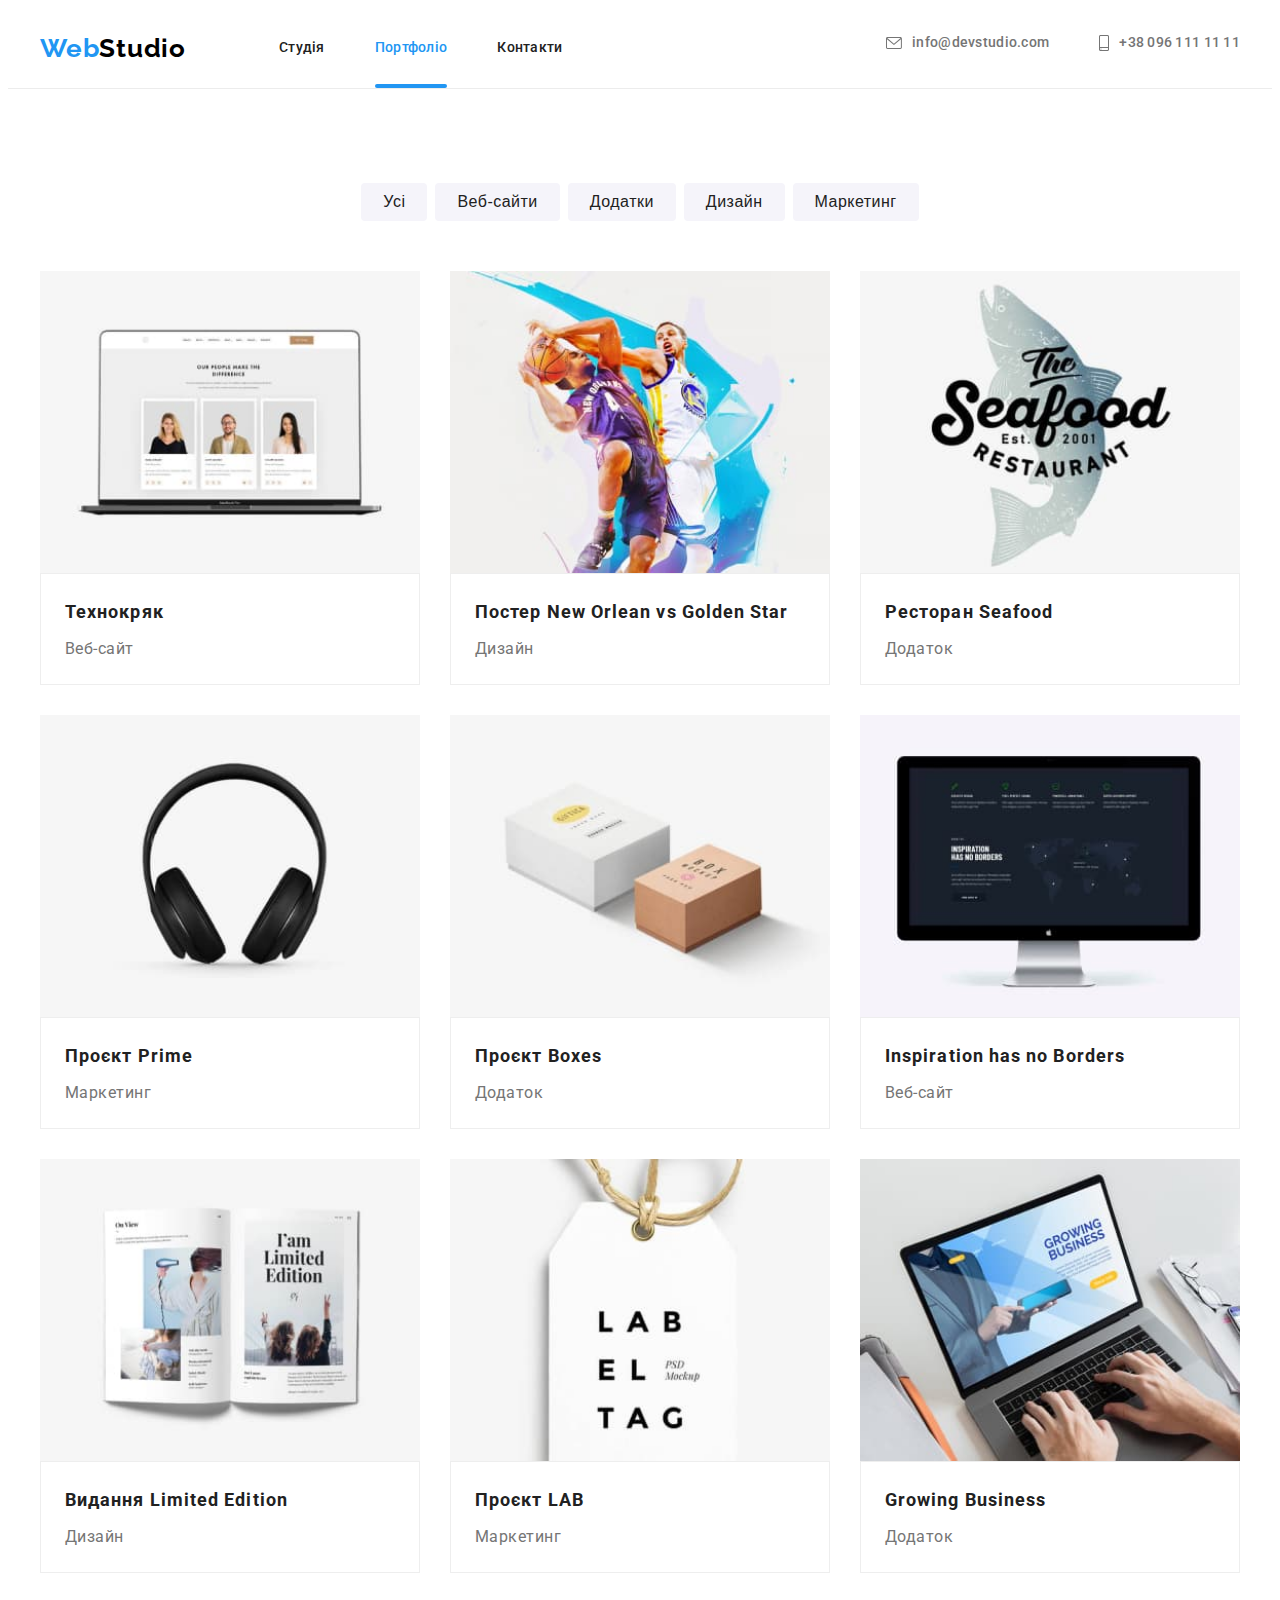
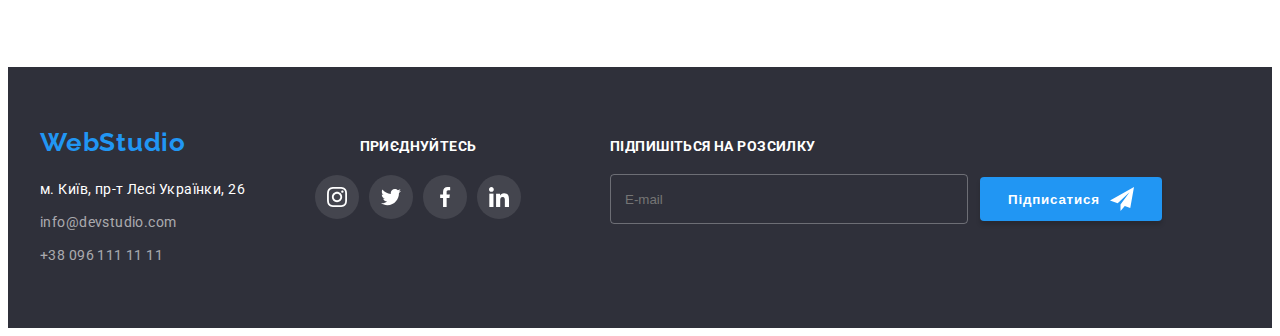
==== commit 3f329015: "portfolio" ====
--- a/portfolio.html
+++ b/portfolio.html
@@ -28,8 +28,8 @@
             class="logo__part logo__part--darck">Studio</span></a>
 
         <ul class="menu list">
-          <li class="menu__itam"><a href="./index.html" class="menu__link link current">Студія</a></li>
-          <li class="menu__itam"><a href="./portfolio.html" class="menu__link ">Портфоліо</a></li>
+          <li class="menu__itam"><a href="./index.html" class="menu__link link ">Студія</a></li>
+          <li class="menu__itam"><a href="./portfolio.html" class="menu__link current">Портфоліо</a></li>
           <li class="menu__itam"><a href="" class="menu__link ">Контакти</a></li>
         </ul>
       </nav>
@@ -106,25 +106,35 @@
 
   <main>
 
-    <h1 class="visually-hidden"></h1>
 
     <section class="portfolio-section">
 
       <div class="container">
 
+        <h1 class="visually-hidden"></h1>
+
         <ul class="list main-button  ">
-          <li><button type="button" class="button">Усі</button></li>
-          <li><button type="button" class="button">Веб-сайти</button></li>
-          <li><button type="button" class="button">Додатки</button></li>
-          <li><button type="button" class="button">Дизайн</button></li>
-          <li><button type="button" class="button">Маркетинг</button></li>
+          <li><button type="button" class="portfolio-button">Усі</button></li>
+          <li><button type="button" class="portfolio-button">Веб-сайти</button></li>
+          <li><button type="button" class="portfolio-button">Додатки</button></li>
+          <li><button type="button" class="portfolio-button">Дизайн</button></li>
+          <li><button type="button" class="portfolio-button">Маркетинг</button></li>
         </ul>
 
         <ul class="list portfolio-list ">
           <li class="portfolio-item">
             <a href="" class="portfolio-link link">
               <div class="portfolio-container">
-                <img src="./images/img8..jpg" alt="Ноутбук" width="370" />
+
+                <picture>
+                  <source srcset="./images/img8..jpg 1x, ./images/portfolio1-desk-2x.jpg 2x" media="min-width: 1200px">
+                  <source srcset="./images/portfolio1-tab-1x.jpg 1x, ./images/portfolio1-tab-2x.jpg 2x"
+                    media="min-width: 768px">
+                  <source srcset="./images/portfolio1-mob-1x.jpg 1x, ./images/portfolio1-mob-2x.jpg 2x"
+                    media="max-width: 767.9px">
+                  <img src="./images/img8..jpg" alt="Ноутбук" width="450" />
+                </picture>
+
                 <p class="portfolio-top-text">Ресурс пропонує комплексні пропозиції з різним рівнем функціоналу та
                   сервісів. Все це дозволить відвідувачу отримати вичерпні відомості про компанію чи приватну особу.</p>
 
@@ -142,7 +152,15 @@
             <a href="" class="portfolio-link link">
 
               <div class="portfolio-container">
-                <img src="./images/img9..jpg" alt="Баскедболісти" width="370" />
+                <picture>
+                  <source srcset="./images/img9..jpg 1x, /images/portfolio2-tab-1x.jpg 2x" media="min-width: 1200px">
+                  <source srcset="./images/portfolio2-tab-1x.jpg 1x, /images/portfolio2-tab-2x.jpg 2x"
+                    media="min-width: 768px">
+                  <source srcset="./images/portfolio2-mob-1x.jpg 1x, /images/portfolio2-mob-2x.jpg 2x"
+                    media="max-width: 767.9px">
+                  <img src="./images/img9..jpg" alt="Баскедболісти" width="450" />
+                </picture>
+
                 <p class="portfolio-top-text">Ресурс пропонує комплексні пропозиції з різним рівнем функціоналу та
                   сервісів. Все це дозволить відвідувачу отримати вичерпні відомості про компанію чи приватну особу.</p>
 
@@ -159,7 +177,15 @@
 
             <a href="" class="portfolio-link link">
               <div class="portfolio-container">
-                <img src="./images/img10..jpg" alt="Емблема ресторану" width="370" />
+                <picture>
+                  <source srcset="./images/img10..jpg 1x, ./images/portfolio3-desk-2x.jpg 2x" media="min-width: 1200px">
+                  <source srcset="./images/portfolio3-tab-2x.jpg 2x, ./images/portfolio3-tab-2x.jpg 2x"
+                    media="min-width: 768px">
+                  <source srcset="./images/portfolio3-mob-1x.jpg 1x, ./images/portfolio3-mob-2x.jpg 2x"
+                    media="max-width: 768.9px">
+                  <img src="./images/img10..jpg" alt="Емблема ресторану" width="450" />
+                </picture>
+
                 <p class="portfolio-top-text">Ресурс пропонує комплексні пропозиції з різним рівнем функціоналу та
                   сервісів. Все це дозволить відвідувачу отримати вичерпні відомості про компанію чи приватну особу.</p>
               </div>
@@ -174,7 +200,15 @@
           <li class="portfolio-item">
             <a href="" class="portfolio-link link">
               <div class="portfolio-container">
-                <img src="./images/img11..jpg" alt="Навушники" width="370" />
+                <picture>
+                  <source srcset="./images/img11..jpg 1x, ./images/portfolio4-desk-2x.jpg 2x" media="min-width: 1200px">
+                  <source srcset="./images/portfolio4-tab-2x.jpg 2x, ./images/portfolio4-tab-2x.jpg 2x"
+                    media="min-width: 768px">
+                  <source srcset="./images/portfolio4-mob-1x.jpg 1x, ./images/portfolio4-mob-2x.jpg 2x"
+                    media="max-width: 768.9px">
+                  <img src="./images/img11..jpg" alt="Навушники" width="450" />
+                </picture>
+
                 <p class="portfolio-top-text">Ресурс пропонує комплексні пропозиції з різним рівнем функціоналу та
                   сервісів. Все це дозволить відвідувачу отримати вичерпні відомості про компанію чи приватну особу.</p>
               </div>
@@ -189,7 +223,15 @@
           <li class="portfolio-item">
             <a href="" class="portfolio-link link">
               <div class="portfolio-container">
-                <img src="./images/img12..jpg" alt="Коробки" width="370" />
+                <picture>
+                  <source srcset="./images/img12..jpg 1x, ./images/portfolio5-desk-2x.jpg 2x" media="min-width: 1200px">
+                  <source srcset="./images/portfolio5-tab-2x.jpg 2x, ./images/portfolio5-tab-2x.jpg 2x"
+                    media="min-width: 768px">
+                  <source srcset="./images/portfolio5-mob-1x.jpg 1x, ./images/portfolio5-mob-2x.jpg 2x"
+                    media="max-width: 768.9px">
+                  <img src="./images/img12..jpg" alt="Коробки" width="450" />
+                </picture>
+
                 <p class="portfolio-top-text">Ресурс пропонує комплексні пропозиції з різним рівнем функціоналу та
                   сервісів. Все це дозволить відвідувачу отримати вичерпні відомості про компанію чи приватну особу.</p>
               </div>
@@ -204,7 +246,15 @@
           <li class="portfolio-item">
             <a href="" class="portfolio-link link">
               <div class="portfolio-container">
-                <img src="./images/img13..jpg" alt="Монитор" width="370" />
+                <picture>
+                  <source srcset="./images/img13..jpg 1x, ./images/portfolio6-desk-2x.jpg 2x" media="min-width: 1200px">
+                  <source srcset="./images/portfolio6-tab-2x.jpg 2x, ./images/portfolio6-tab-2x.jpg 2x"
+                    media="min-width: 768px">
+                  <source srcset="./images/portfolio6-mob-1x.jpg 1x, ./images/portfolio6-mob-2x.jpg 2x"
+                    media="max-width: 768.9px">
+                  <img src="./images/img13..jpg" alt="Монитор" width="450" />
+                </picture>
+
                 <p class="portfolio-top-text">Ресурс пропонує комплексні пропозиції з різним рівнем функціоналу та
                   сервісів. Все це дозволить відвідувачу отримати вичерпні відомості про компанію чи приватну особу.</p>
               </div>
@@ -219,7 +269,15 @@
           <li class="portfolio-item">
             <a href="" class="portfolio-link link">
               <div class="portfolio-container">
-                <img src="./images/img14..jpg" alt="Журнал" width="370" />
+                <picture>
+                  <source srcset="./images/img14..jpg 1x, ./images/portfolio7-desk-2x.jpg 2x" media="min-width: 1200px">
+                  <source srcset="./images/portfolio7-tab-2x.jpg 2x, ./images/portfolio7-tab-2x.jpg 2x"
+                    media="min-width: 768px">
+                  <source srcset="./images/portfolio7-mob-1x.jpg 1x, ./images/portfolio7-mob-2x.jpg 2x"
+                    media="max-width: 768.9px">
+                  <img src="./images/img14..jpg" alt="Журнал" width="450" />
+                </picture>
+
                 <p class="portfolio-top-text">Ресурс пропонує комплексні пропозиції з різним рівнем функціоналу та
                   сервісів. Все це дозволить відвідувачу отримати вичерпні відомості про компанію чи приватну особу.</p>
               </div>
@@ -234,7 +292,15 @@
           <li class="portfolio-item">
             <a href="" class="portfolio-link link">
               <div class="portfolio-container">
-                <img src="./images/img15..jpg" alt="Лейба" width="370" />
+                <picture>
+                  <source srcset="./images/img15..jpg 1x, ./images/portfolio8-desk-2x.jpg 2x" media="min-width: 1200px">
+                  <source srcset="./images/portfolio8-tab-2x.jpg 2x, ./images/portfolio8-tab-2x.jpg 2x"
+                    media="min-width: 768px">
+                  <source srcset="./images/portfolio8-mob-1x.jpg 1x, ./images/portfolio8-mob-2x.jpg 2x"
+                    media="max-width: 768.9px">
+                  <img src="./images/img15..jpg" alt="Лейба" width="450" />
+                </picture>
+
                 <p class="portfolio-top-text">Ресурс пропонує комплексні пропозиції з різним рівнем функціоналу та
                   сервісів. Все це дозволить відвідувачу отримати вичерпні відомості про компанію чи приватну особу.</p>
               </div>
@@ -249,7 +315,15 @@
           <li class="portfolio-item">
             <a href="" class="portfolio-link link">
               <div class="portfolio-container">
-                <img src="./images/img16..jpg" alt="Ноутбук" width="370" />
+                <picture>
+                  <source srcset="./images/img16..jpg 1x, ./images/portfolio9-desk-2x.jpg 2x" media="min-width: 1200px">
+                  <source srcset="./images/portfolio9-tab-2x.jpg 2x, ./images/portfolio9-tab-2x.jpg 2x"
+                    media="min-width: 768px">
+                  <source srcset="./images/portfolio9-mob-1x.jpg 1x, ./images/portfolio9-mob-2x.jpg 2x"
+                    media="max-width: 768.9px">
+                  <img src="./images/img16..jpg" alt="Ноутбук" width="450" />
+                </picture>
+
                 <p class="portfolio-top-text">Ресурс пропонує комплексні пропозиції з різним рівнем функціоналу та
                   сервісів. Все це дозволить відвідувачу отримати вичерпні відомості про компанію чи приватну особу.</p>
               </div>
@@ -351,6 +425,9 @@
 
 
   </footer>
+
+  <script src="./js/modal.js"></script>
+  <script src="./js/menu.js"></script>
 </body>
 
 </html>--- a/css/main.min.css
+++ b/css/main.min.css
@@ -1 +1 @@
-:root{--primary-text-color: #212121;--text-color: #757575;--accent-color: #2196f3;--primary-white-color: #ffffff;--bg-button: #f5f4fa;--black-color: #000000;--footer-mail: rgba(255, 255, 255, 0.6);--hero-footer-color: #2f303a;--background-hero-button: #188ce8;--secondary-white-color: #f5f4fa;--border-color: #afb1b8}.container{width:100%;margin:0 auto;padding:0 15px}@media screen and (min-width: 480px){.container{width:480px}}@media screen and (min-width: 768px){.container{width:768px}}@media screen and (min-width: 1200px){.container{width:1200px}}h1,h2,h3,h4,h5,h6,p{margin:0}img{display:block;max-width:100%;height:auto}button{cursor:pointer}body{background-color:var(--primary-white-color);font-family:"Roboto",sans-serif;font-size:14px;letter-spacing:.03em}a{text-decoration:none}.list{list-style:none;margin:0;padding-left:0}.no-scroll{overflow:hidden}.header{border-bottom:1px solid #ececec}.header__container{display:flex;align-items:center;height:60px}@media screen and (min-width: 768px){.header__container{height:80px}}.navigation{display:flex;align-items:center}.navigation__logo{font-family:"Raleway";font-weight:700;font-size:26px;line-height:.83;letter-spacing:.03em;color:var(--accent-color);padding-bottom:16px;padding-top:16px;margin-right:93px}@media screen and (min-width: 768px){.navigation__logo{padding-bottom:26px;padding-top:26px}}@media screen and (min-width: 1200px){.navigation__logo{padding-bottom:24px;padding-top:25px}}.logo__part--darck{color:var(--black-color)}.menu{display:flex;gap:50px}@media screen and (max-width: 767.9px){.menu{display:none;max-width:inherit}}.menu__link{padding:32px 0;display:block;font-weight:500;font-size:14px;line-height:1.14;letter-spacing:.02em;color:var(--primary-text-color);transition:color 250ms cubic-bezier(0.4, 0, 0.2, 1)}.menu__link:hover,.menu__link:focus{color:var(--accent-color)}@media screen and (max-width: 767.9px){.menu__link{display:none}}.menu__link::after{background:#2196f3;border-radius:2px}.current{color:var(--accent-color);position:relative}.current::after{content:"";position:absolute;width:48px;height:4px;background:#2196f3;border-radius:2px;display:block;left:0;bottom:0;width:100%}.contacts{margin-left:auto}@media screen and (max-width: 767.9px){.contacts{display:none}}@media screen and (max-width: 1200px){.contacts{margin-left:90px}}@media screen and (min-width: 1200px){.contacts{display:flex;gap:50px}}.contacts__itam:not(:last-child){margin-bottom:10px}.contacts__mail,.contacts__tel{font-weight:500;font-size:14px;line-height:1.14;letter-spacing:.02em;color:var(--text-color);display:flex;align-items:center;transition:color 250ms cubic-bezier(0.4, 0, 0.2, 1)}.contacts__mail:focus,.contacts__mail:hover,.contacts__tel:focus,.contacts__tel:hover{color:var(--accent-color)}.contacts__icon{margin-right:10px;fill:currentColor}.mob-heder-button{margin-left:auto;background-color:var(--primary-white-color);border:none}@media screen and (min-width: 768px){.mob-heder-button{display:none}}.mob-menu-close{border:none;background-color:var(--primary-white-color);display:block;margin-left:auto;padding-top:10px;padding-left:15px}.mob-menu{position:fixed;top:0;background-color:var(--primary-white-color);width:100%;height:100%;overflow:auto;display:flex;flex-direction:column;justify-content:space-between}.mobile__menu{padding-left:40px;padding-bottom:100px}.mobile__itam:not(:last-child){padding-bottom:32px}.mobile-menu__link{font-family:"Roboto";font-style:normal;font-weight:500;font-size:40px;line-height:1.17;letter-spacing:.02em;color:var(--primary-text-color)}.mobile-menu__current{color:var(--accent-color);position:relative}.mobile__contacts{margin-left:40px;margin-bottom:64px}.mobile-contacts__tel-itam{margin-bottom:32px}.mobile-contacts__tel{font-family:"Roboto";font-style:normal;font-weight:500;font-size:34px;line-height:1.17;letter-spacing:.02em;color:var(--accent-color)}.mobile-contacts__mail{font-family:"Roboto";font-style:normal;font-weight:500;font-size:24px;line-height:1.16;letter-spacing:.02em;color:var(--text-color)}.mob-soc{display:flex;flex-wrap:wrap;margin-left:40px;gap:10px;margin-bottom:48px}.mob-soc__network-fiorst{font-family:"Roboto";font-style:normal;font-weight:500;font-size:18px;line-height:1.15;letter-spacing:.02em;color:var(--accent-color)}.mob-soc__network{font-family:"Roboto";font-style:normal;font-weight:500;font-size:18px;line-height:1.15;letter-spacing:.02em;color:var(--accent-color)}.mob-soc__network::before{content:"";width:22px;border:1px solid rgba(33,33,33,.2);transform:rotate(90deg);margin-right:10px}.hero{background-color:var(--hero-footer-color);padding:118px 0;text-align:center;background-image:linear-gradient(rgba(47, 48, 58, 0.4), rgba(47, 48, 58, 0.4)),url(../images/hero-bg-mobail.jpg);background-repeat:no-repeat;background-position:center;background-size:cover;max-width:1600px;height:400px;margin:0 auto}@media(min-device-pixel-ratio: 2),(-webkit-min-device-pixel-ratio: 2),(min-resolution: 192dpi),(min-resolution: 2dppx){.hero{background-image:linear-gradient(rgba(47, 48, 58, 0.4), rgba(47, 48, 58, 0.4)),url(../images/hero2x-bg-mobail.jpg)}}@media screen and (min-width: 768px){.hero{padding:118px 204px;background-image:linear-gradient(rgba(47, 48, 58, 0.4), rgba(47, 48, 58, 0.4)),url(../images/hero-bg-tablet.jpg)}}@media screen and (min-width: 768px)and (min-device-pixel-ratio: 2),screen and (min-width: 768px)and (-webkit-min-device-pixel-ratio: 2),screen and (min-width: 768px)and (min-resolution: 192dpi),screen and (min-width: 768px)and (min-resolution: 2dppx){.hero{background-image:linear-gradient(rgba(47, 48, 58, 0.4), rgba(47, 48, 58, 0.4)),url(../images/hero2x-bg-tablet.jpg)}}@media screen and (min-width: 1200px){.hero{padding:200px 0;background-image:linear-gradient(rgba(47, 48, 58, 0.4), rgba(47, 48, 58, 0.4)),url(../images/hero.jpg)}}@media screen and (min-width: 1200px)and (min-device-pixel-ratio: 2),screen and (min-width: 1200px)and (-webkit-min-device-pixel-ratio: 2),screen and (min-width: 1200px)and (min-resolution: 192dpi),screen and (min-width: 1200px)and (min-resolution: 2dppx){.hero{background-image:linear-gradient(rgba(47, 48, 58, 0.4), rgba(47, 48, 58, 0.4)),url(../images/hero2x.jpg)}}@media screen and (min-width: 1200px){.hero{height:600px}}.hero__titel{font-weight:900;font-size:26px;line-height:1.61;text-align:center;letter-spacing:.06em;text-transform:uppercase;color:var(--primary-white-color);margin-bottom:30px;max-width:360px;margin-bottom:30px;margin:0 auto}@media screen and (min-width: 768px){.hero__titel{max-width:360px}}@media screen and (min-width: 1200px){.hero__titel{max-width:696px;font-size:44px;line-height:1.36}}.hero__button{font-family:inherit;font-weight:700;font-size:16px;line-height:1.88;align-items:center;text-align:center;letter-spacing:.06em;color:var(--primary-white-color);background-color:var(--accent-color);margin:0 auto;box-shadow:0px 4px 4px rgba(0,0,0,.15);border-radius:4px;min-width:200px;border:none;padding:10px 24px;margin-top:30px;transition:background-color 250ms cubic-bezier(0.4, 0, 0.2, 1)}@media screen and (min-width: 1200px){.hero__button{min-width:216px;padding:10px 32px}}.hero__button:hover,.hero__button:focus{background-color:var(--background-hero-button)}.benefits{padding-top:60px;padding-bottom:60px}@media screen and (min-width: 1200px){.benefits{padding-bottom:94px;padding-top:94px}}.visually__hidden{position:absolute;white-space:nowrap;width:1px;height:1px;overflow:hidden;border:0;padding:0;clip:rect(0 0 0 0);-webkit-clip-path:inset(50%);clip-path:inset(50%);margin:-1px}.benefits__list{display:flex;flex-wrap:wrap;gap:30px}@media screen and (min-width: 768px){.benefits__item{width:calc((100% - 30px)/2)}}@media screen and (min-width: 1200px){.benefits__item{width:calc((100% - 90px)/4)}}.benefits__icon-box{width:auto;height:120px;background:var(--bg-button);border-radius:4px;display:flex;justify-content:center;align-items:center;margin-bottom:30px}@media screen and (min-width: 768px){.benefits__icon-box{width:354px}}@media screen and (min-width: 1200px){.benefits__icon-box{width:270px}}.benefits__titel{font-weight:700;font-size:14px;line-height:1.14;letter-spacing:.03em;text-transform:uppercase;margin-bottom:10px;color:var(--primary-text-color)}@media screen and (max-width: 767.9px){.benefits__titel{text-align:center}}.benefits__text{font-weight:400;font-size:14px;line-height:1.71;letter-spacing:.03em;color:var(--text-color)}.service{padding-bottom:94px}@media screen and (max-width: 1200px){.service{display:none}}.service-titel{font-weight:700;font-size:36px;line-height:42px;text-align:center;letter-spacing:.03em;margin-bottom:50px;color:#212121}.service-list{display:flex;gap:30px}.service-item{width:calc((100% - 60px)/3);position:relative}.service-text{position:absolute;bottom:0;width:100%;height:70px;display:flex;align-items:center;justify-content:center;color:var(--primary-white-color);font-weight:700;line-height:16px;text-transform:uppercase;background-color:rgba(47,48,58,.8)}.team{background-color:var(--secondary-white-color);padding-bottom:60px;padding-top:60px}@media screen and (min-width: 1200px){.team{padding-bottom:94px;padding-top:94px}}.team__titel{font-weight:700;font-size:28px;line-height:33px;text-align:center;letter-spacing:.03em;color:var(--primary-text-color);margin-bottom:50px}@media screen and (min-width: 1200px){.team__titel{font-size:36px;line-height:1.16}}.cards{display:flex;flex-wrap:wrap;gap:30px}.cards__item{background:#fff;box-shadow:0px 1px 3px rgba(0,0,0,.12),0px 1px 1px rgba(0,0,0,.14),0px 2px 1px rgba(0,0,0,.2);border-radius:0px 0px 4px 4px}@media screen and (min-width: 768px){.cards__item{width:calc((100% - 30px)/2)}}@media screen and (min-width: 1200px){.cards__item{width:calc((100% - 90px)/4)}}.cards__info{padding:30px 0}.cards__name{font-weight:500;font-size:16px;line-height:1.18;text-align:center;letter-spacing:.03em;color:var(--primary-text-color);margin-bottom:10px}.cards__text{font-weight:400;font-size:16px;line-height:1.18;text-align:center;letter-spacing:.03em;color:var(--text-color)}.cocials{display:flex;justify-content:center;margin-top:16px;gap:10px}.cocials__network{width:44px;height:44px;border-radius:50%;display:flex;align-items:center;justify-content:center;color:var(--border-color);transition:color 250ms cubic-bezier(0.4, 0, 0.2, 1),background-color 250ms cubic-bezier(0.4, 0, 0.2, 1)}.cocials__network:focus,.cocials__network:hover{background-color:var(--accent-color);color:var(--primary-white-color)}.cocials__icon{fill:currentColor}.clients{padding-top:60px;padding-bottom:60px}@media screen and (min-width: 1200px){.clients{padding-bottom:94px;padding-top:94px}}.clients-titel{font-family:"Roboto";font-style:normal;font-weight:700;font-size:28px;line-height:1.17;text-align:center;letter-spacing:.03em;color:var(--primary-text-color);margin-bottom:50px}@media screen and (min-width: 1200px){.clients-titel{font-size:36px;line-height:1.16}}.clients-list{display:flex;gap:30px;flex-wrap:wrap;justify-content:center}.clients-linc{width:210px;height:92px;border:1px solid var(--border-color);border-radius:4px;display:flex;align-items:center;justify-content:center;color:var(--border-color);transition:color 250ms cubic-bezier(0.4, 0, 0.2, 1),border-color 250ms cubic-bezier(0.4, 0, 0.2, 1)}@media screen and (min-width: 768px){.clients-linc{width:226px}}@media screen and (min-width: 1200px){.clients-linc{width:170px}}.clients-linc:hover,.clients-linc:focus{color:var(--accent-color);border-color:var(--accent-color)}.clients-logo{fill:currentColor}.footer{background-color:var(--hero-footer-color);padding:60px 0}@media screen and (min-width: 1200px){.footer-tab{display:flex;align-items:baseline}}@media screen and (min-width: 768px){.tab-box{justify-content:space-between}}@media screen and (min-width: 1200px){.tab-box{align-items:baseline;display:flex}}@media screen and (min-width: 768px){.connection__container{display:flex;justify-content:space-between}}@media screen and (min-width: 1200px){.connection__container{align-items:baseline}}@media screen and (min-width: 768px){.connection__address{margin-right:70px}}.compound__list{display:flex;flex-direction:column}@media screen and (max-width: 1200px){.compound__list{margin-bottom:60px;align-items:center}}.compound__item:not(:last-child){margin-bottom:9px}.connection__logo{font-family:"Raleway";font-style:normal;font-weight:700;font-size:24px;line-height:1.16;letter-spacing:.03em;color:var(--accent-color)}@media screen and (min-width: 1200px){.connection__logo{font-size:26px;line-height:1.19}}@media screen and (max-width: 1200px){.connection__logo{display:flex;justify-content:center}}.logo{margin-top:60;margin-bottom:20}.logo-part--white{color:var(--primary-white-color)}@media screen and (min-width: 1200px){.compound__address{margin-top:20px}}.address{font-weight:400;font-style:normal;font-size:14px;line-height:1.71;letter-spacing:.03em;color:var(--primary-white-color);margin-bottom:9px;transition:color 250ms cubic-bezier(0.4, 0, 0.2, 1)}.address:focus,.address:hover{color:var(--accent-color)}.compound__mail,.compound__tel{font-weight:400;font-style:normal;font-size:14px;line-height:1.71;letter-spacing:.03em;color:var(--footer-mail);transition:color 250ms cubic-bezier(0.4, 0, 0.2, 1)}.compound__mail:focus,.compound__mail:hover,.compound__tel:focus,.compound__tel:hover{color:var(--accent-color)}.social-networks__box{display:flex;flex-direction:column;align-items:center}@media screen and (max-width: 1200px){.social-networks__box{margin-bottom:60px}}@media screen and (min-width: 768px){.social-networks__box{margin-right:89px}}.social-networks__text{font-family:"Roboto";font-style:normal;font-weight:700;font-size:14px;line-height:1.14;letter-spacing:.03em;text-transform:uppercase;color:var(--primary-white-color)}.social-networks__list{display:flex;margin-top:20px;gap:10px}.social-networks__network{width:44px;height:44px;border-radius:50%;background-color:rgba(255,255,255,.1);display:flex;justify-content:center;align-items:center;transition:background-color 250ms cubic-bezier(0.4, 0, 0.2, 1)}.social-networks__network:hover,.social-networks__network:focus{background-color:var(--accent-color)}.social-networks__icon{fill:var(--primary-white-color)}.subscription__box{margin-left:auto}.subscription__text{font-family:"Roboto";font-style:normal;font-weight:700;font-size:14px;line-height:16px;letter-spacing:.03em;text-transform:uppercase;color:var(--primary-white-color);margin-bottom:20px}@media screen and (max-width: 1199.9px){.subscription__text{text-align:center}}@media screen and (min-width: 768px){.subscription{display:flex;flex-direction:column;align-items:center}}@media screen and (min-width: 1200px){.subscription{gap:12px;flex-direction:row;align-items:baseline}}.subscription__form{box-sizing:border-box;max-width:450px;width:100%;height:50px;left:815px;top:2784px;border:1px solid rgba(255,255,255,.3);filter:drop-shadow(0px 4px 4px rgba(0, 0, 0, 0.15));background:#2f303a;padding-left:14px;border-radius:4px;color:var(--primary-white-color);margin-bottom:20px}@media screen and (min-width: 768px){.subscription__form{width:450px}}@media screen and (min-width: 1200px){.subscription__form{width:358px}}.subscription__button{padding:10px 28px;background:var(--accent-color);box-shadow:0px 4px 4px rgba(0,0,0,.15);border-radius:4px;letter-spacing:.06em;color:var(--primary-white-color);border:none;cursor:pointer;transition:background-color 250ms cubic-bezier(0.4, 0, 0.2, 1);display:flex;letter-spacing:.06em;font-style:bold;align-items:center;justify-content:center;gap:10px;font-weight:700;margin:0 auto}.subscription__button:hover,.subscription__button:focus{background-color:var(--background-hero-button)}.subscription__button-icon{fill:var(--primary-white-color)}.portfolio-section{padding-bottom:94px;padding-top:94px}.main-button{display:flex;justify-content:center;gap:8px;margin-bottom:50px}.button{font-family:inherit;font-style:normal;font-weight:500;font-size:16px;line-height:1.62;text-align:center;letter-spacing:.03em;background-color:var(--bg-button);color:var(--primary-text-color);border-radius:4px;border:none;padding:6px 22px;transition:transform 200mx;transition:color 250ms cubic-bezier(0.4, 0, 0.2, 1),background-color 250ms cubic-bezier(0.4, 0, 0.2, 1),box-shadow 250ms cubic-bezier(0.4, 0, 0.2, 1)}.button:focus,.button:hover{color:var(--primary-white-color);background-color:var(--accent-color);box-shadow:0px 3px 1px rgba(0,0,0,.1),0px 1px 2px rgba(0,0,0,.08),0px 2px 2px rgba(0,0,0,.12)}.portfolio-list{display:flex;flex-wrap:wrap;gap:30px}.portfolio-item{width:calc(100% - 60px)/3}.portfolio-link{display:block;transition:box-shadow 250ms cubic-bezier(0.4, 0, 0.2, 1)}.portfolio-link:hover,.portfolio-link:focus{box-shadow:0px 1px 1px rgba(0,0,0,.12),0px 4px 4px rgba(0,0,0,.06),1px 4px 6px rgba(0,0,0,.16)}.portfolio-container{position:relative;overflow:hidden}.portfolio-top-text{position:absolute;top:0;left:0;font-family:"Roboto";font-style:normal;font-weight:400;font-size:18px;line-height:28px;background-color:rgba(33,150,243,.9);letter-spacing:.03em;color:#fff;height:100%;transform:translateY(100%);padding:63px 24px;transition:transform 250ms cubic-bezier(0.4, 0, 0.2, 1)}.portfolio-link:hover .portfolio-top-text,.portfolio-link:focus .portfolio-top-text{transform:translateY(0)}.portfolio-info{padding:20px 24px;border:1px solid #eee}.portfolio-titel{font-weight:700;font-size:18px;line-height:2;letter-spacing:.06em;color:var(--primary-text-color)}.portfolio-text{font-weight:400;font-size:16px;line-height:1.88;letter-spacing:.03em;color:var(--text-color);margin-top:4px}.modal{width:100%;height:100%;background-color:rgba(0,0,0,.2);position:fixed;top:0;transition:opacity 250ms cubic-bezier(0.4, 0, 0.2, 1),visibility 250ms cubic-bezier(0.4, 0, 0.2, 1)}.modal__box{max-width:450px;overflow:scroll;width:95%;max-height:609px;height:95%;background-color:var(--primary-white-color);box-shadow:0px 1px 3px rgba(0,0,0,.12),0px 1px 1px rgba(0,0,0,.14),0px 2px 1px rgba(0,0,0,.2);border-radius:4px;position:absolute;top:50%;left:50%;padding:40px;transform:translate(-50%, -50%) scale(1);transition:transform 250ms cubic-bezier(0.4, 0, 0.2, 1)}@media screen and (max-width: 768px){.modal__box{overflow:scroll}}@media screen and (min-width: 1200px){.modal__box{width:528px;height:581px}}.backdrop.is-hidden .modal__box{transform:translate(-50%, -50%) scale(0)}.modal__button{width:30px;height:30px;border:1px solid rgba(0,0,0,.1);background-color:rgba(0,0,0,0);border-radius:50%;position:absolute;top:8px;right:8px;display:flex;align-items:center;justify-content:center;padding:0}.modal__close-icon{transition:fill 250ms cubic-bezier(0.4, 0, 0.2, 1),stroke 250ms cubic-bezier(0.4, 0, 0.2, 1)}.modal__close-icon:hover,.modal__close-icon:focus{stroke:var(--accent-color);fill:var(--accent-color)}.modal__close-icon svg:hover,.modal__close-icon svg:focus{stroke:var(--accent-color);fill:var(--accent-color)}.is-hidden{opacity:0;visibility:hidden;pointer-events:none}.modal__text{margin-bottom:12px;font-family:"Roboto";font-style:normal;font-weight:700;font-size:20px;line-height:1.15;text-align:center;letter-spacing:.03em;color:var(--primary-text-color)}.form__field{margin-bottom:10px;display:flex;flex-direction:column;position:relative;text-align:start}.form__field input{border:1px solid rgba(33,33,33,.2);border-radius:4px;height:40px;cursor:pointer;padding-left:42px;outline-color:var(--accent-color);transition:border-color 250ms cubic-bezier(0.4, 0, 0.2, 1)}.form__field label{margin-bottom:4px;color:var(--text-color);font-family:"Roboto";font-style:normal;font-weight:400;font-size:12px;line-height:14px;letter-spacing:.01em}.form__icon{position:absolute;bottom:50%;left:12px;transform:translateY(100%);transition:fill 250ms cubic-bezier(0.4, 0, 0.2, 1)}.form__field:focus-within .input,.form__field:hover .input{border:1px solid var(--accent-color)}.form__field:focus-within .form__icon,.form__field:hover .form__icon{fill:var(--accent-color)}.form__textarea{margin-bottom:20px;display:flex;flex-direction:column;position:relative;cursor:pointer}.form__textarea-label{margin-bottom:4px;color:var(--text-color);font-family:"Roboto";font-style:normal;font-weight:400;font-size:12px;line-height:14px;letter-spacing:.01em}.form__backdrop-textarea{resize:none;cursor:pointer;outline-color:var(--accent-color);height:120px;padding:12px 16px}.form__textarea textarea{border:1px solid rgba(33,33,33,.2);border-radius:4px}textarea::-moz-placeholder{font-family:"Roboto";font-style:normal;font-weight:400;font-size:12px;line-height:14px;letter-spacing:.01em;color:rgba(117,117,117,.5)}textarea:-ms-input-placeholder{font-family:"Roboto";font-style:normal;font-weight:400;font-size:12px;line-height:14px;letter-spacing:.01em;color:rgba(117,117,117,.5)}textarea::placeholder{font-family:"Roboto";font-style:normal;font-weight:400;font-size:12px;line-height:14px;letter-spacing:.01em;color:rgba(117,117,117,.5)}.form__checkbox{display:flex;justify-content:center;align-items:center;margin-bottom:30px}.form__input-checbox{-webkit-appearance:none;-moz-appearance:none;appearance:none;position:absolute}.form__input-checbox:checked+.form__checkbox-text::before{background-color:var(--accent-color);background-image:url(../images/icon\ check.svg);background-position:center;background-repeat:no-repeat;border-color:rgba(0,0,0,0)}.form__checkbox-text{font-family:"Roboto";font-style:normal;font-weight:400;font-size:12px;line-height:1.16;letter-spacing:.03em;color:var(--text-color);margin-left:8px;display:flex;align-items:center}@media screen and (min-width: 1200px){.form__checkbox-text{font-size:14px;line-height:1.71}}.form__checkbox-text::before{content:"";width:16px;height:15px;border:1px solid var(--primary-text-color);border-radius:2px;margin-right:8px}.form__checkbox-link{font-family:"Roboto";font-style:normal;font-weight:400;font-size:14px;line-height:1.16;letter-spacing:.03em;color:var(--accent-color);margin-left:4px}@media screen and (min-width: 1200px){.form__checkbox-link{font-size:14px;line-height:1.71}}.form__backdrop-button{background:#2196f3;box-shadow:0px 4px 4px rgba(0,0,0,.15);border-radius:4px;border:none;padding:10px 52px;font-family:"Roboto";font-style:normal;font-weight:700;font-size:16px;line-height:30px;display:flex;align-items:center;text-align:center;letter-spacing:.06em;color:var(--primary-white-color);margin:0 auto;transition:background-color 250ms cubic-bezier(0.4, 0, 0.2, 1)}.form__backdrop-button:hover,.form__backdrop-button:focus{background:var(--background-hero-button);box-shadow:0px 4px 4px rgba(0,0,0,.15)}/*# sourceMappingURL=main.min.css.map */+:root{--primary-text-color: #212121;--text-color: #757575;--accent-color: #2196f3;--primary-white-color: #ffffff;--bg-button: #f5f4fa;--black-color: #000000;--footer-mail: rgba(255, 255, 255, 0.6);--hero-footer-color: #2f303a;--background-hero-button: #188ce8;--secondary-white-color: #f5f4fa;--border-color: #afb1b8}.container{width:100%;margin:0 auto;padding:0 15px}@media screen and (min-width: 480px){.container{width:480px}}@media screen and (min-width: 768px){.container{width:768px}}@media screen and (min-width: 1200px){.container{width:1200px}}h1,h2,h3,h4,h5,h6,p{margin:0}img{display:block;max-width:100%;height:auto}button{cursor:pointer}body{background-color:var(--primary-white-color);font-family:"Roboto",sans-serif;font-size:14px;letter-spacing:.03em}a{text-decoration:none}.list{list-style:none;margin:0;padding-left:0}.no-scroll{overflow:hidden}.is-hidden{opacity:0;visibility:hidden;pointer-events:none}.visually__hidden{position:absolute;white-space:nowrap;width:1px;height:1px;overflow:hidden;border:0;padding:0;clip:rect(0 0 0 0);-webkit-clip-path:inset(50%);clip-path:inset(50%);margin:-1px}.header{border-bottom:1px solid #ececec}.header__container{display:flex;align-items:center;height:60px}@media screen and (min-width: 768px){.header__container{height:80px}}.navigation{display:flex;align-items:center}.navigation__logo{font-family:"Raleway";font-weight:700;font-size:26px;line-height:.83;letter-spacing:.03em;color:var(--accent-color);padding-bottom:16px;padding-top:16px;margin-right:93px}@media screen and (min-width: 768px){.navigation__logo{padding-bottom:26px;padding-top:26px}}@media screen and (min-width: 1200px){.navigation__logo{padding-bottom:24px;padding-top:25px}}.logo__part--darck{color:var(--black-color)}.menu{display:flex;gap:50px}@media screen and (max-width: 767.9px){.menu{display:none;max-width:inherit}}.menu__link{padding:32px 0;display:block;font-weight:500;font-size:14px;line-height:1.14;letter-spacing:.02em;color:var(--primary-text-color);transition:color 250ms cubic-bezier(0.4, 0, 0.2, 1)}.menu__link:hover,.menu__link:focus{color:var(--accent-color)}@media screen and (max-width: 767.9px){.menu__link{display:none}}.current{color:var(--accent-color);position:relative}.current::after{content:"";position:absolute;width:48px;height:4px;background:#2196f3;border-radius:2px;display:block;left:0;bottom:0;width:100%}.contacts{margin-left:auto}@media screen and (max-width: 767.9px){.contacts{display:none}}@media screen and (min-width: 1200px){.contacts{display:flex;gap:50px}}.contacts__itam:not(:last-child){margin-bottom:10px}.contacts__mail,.contacts__tel{font-weight:500;font-size:14px;line-height:1.14;letter-spacing:.02em;color:var(--text-color);display:flex;align-items:center;transition:color 250ms cubic-bezier(0.4, 0, 0.2, 1)}.contacts__mail:focus,.contacts__mail:hover,.contacts__tel:focus,.contacts__tel:hover{color:var(--accent-color)}.contacts__icon{margin-right:10px;fill:currentColor}.mob-heder-button{margin-left:auto;background-color:var(--primary-white-color);border:none}@media screen and (min-width: 768px){.mob-heder-button{display:none}}.mob-menu-close{border:none;background-color:var(--primary-white-color);display:block;margin-left:auto;padding-top:10px;padding-left:15px}.mob-menu{position:fixed;top:0;background-color:var(--primary-white-color);width:100%;height:100%;overflow:auto;display:flex;flex-direction:column;justify-content:space-between}.mobile__menu{padding-left:40px;padding-bottom:100px}.mobile__itam:not(:last-child){padding-bottom:32px}.mobile-menu__link{font-family:"Roboto";font-weight:500;font-size:40px;line-height:1.17;letter-spacing:.02em;font-style:normal;color:var(--primary-text-color)}.mobile-menu__current{color:var(--accent-color);position:relative}.mobile__contacts{margin-left:40px;margin-bottom:64px}.mobile-contacts__tel-itam{margin-bottom:32px}.mobile-contacts__tel{font-family:"Roboto";font-style:normal;font-weight:500;font-size:34px;line-height:1.17;letter-spacing:.02em;color:var(--accent-color)}.mobile-contacts__mail{font-family:"Roboto";font-style:normal;font-weight:500;font-size:24px;line-height:1.16;letter-spacing:.02em;color:var(--text-color)}.mob-soc{display:flex;flex-wrap:wrap;margin-left:40px;gap:10px;margin-bottom:48px}.mob-soc__network-fiorst{font-family:"Roboto";font-style:normal;font-weight:500;font-size:18px;line-height:1.15;letter-spacing:.02em;color:var(--accent-color)}.mob-soc__network{font-family:"Roboto";font-style:normal;font-weight:500;font-size:18px;line-height:1.15;letter-spacing:.02em;color:var(--accent-color)}.mob-soc__network::before{content:"";width:22px;border:1px solid rgba(33,33,33,.2);transform:rotate(90deg);margin-right:10px}.hero{background-color:var(--hero-footer-color);padding:118px 0;text-align:center;max-width:1600px;height:400px;background-image:linear-gradient(rgba(47, 48, 58, 0.4), rgba(47, 48, 58, 0.4)),url(../images/hero-bg-mobail.jpg);background-repeat:no-repeat;background-position:center;background-size:cover}@media(min-device-pixel-ratio: 2),(-webkit-min-device-pixel-ratio: 2),(min-resolution: 192dpi),(min-resolution: 2dppx){.hero{background-image:linear-gradient(rgba(47, 48, 58, 0.4), rgba(47, 48, 58, 0.4)),url(../images/hero2x-bg-mobail.jpg)}}@media screen and (min-width: 768px){.hero{padding:118px 204px;background-image:linear-gradient(rgba(47, 48, 58, 0.4), rgba(47, 48, 58, 0.4)),url(../images/hero-bg-tablet.jpg)}}@media screen and (min-width: 768px)and (min-device-pixel-ratio: 2),screen and (min-width: 768px)and (-webkit-min-device-pixel-ratio: 2),screen and (min-width: 768px)and (min-resolution: 192dpi),screen and (min-width: 768px)and (min-resolution: 2dppx){.hero{background-image:linear-gradient(rgba(47, 48, 58, 0.4), rgba(47, 48, 58, 0.4)),url(../images/hero2x-bg-tablet.jpg)}}@media screen and (min-width: 1200px){.hero{padding:200px 0;height:600px;background-image:linear-gradient(rgba(47, 48, 58, 0.4), rgba(47, 48, 58, 0.4)),url(../images/hero.jpg)}}@media screen and (min-width: 1200px)and (min-device-pixel-ratio: 2),screen and (min-width: 1200px)and (-webkit-min-device-pixel-ratio: 2),screen and (min-width: 1200px)and (min-resolution: 192dpi),screen and (min-width: 1200px)and (min-resolution: 2dppx){.hero{background-image:linear-gradient(rgba(47, 48, 58, 0.4), rgba(47, 48, 58, 0.4)),url(../images/hero2x.jpg)}}.hero__titel{font-weight:900;font-size:26px;line-height:1.61;letter-spacing:.06em;text-transform:uppercase;color:var(--primary-white-color);margin-bottom:30px;max-width:360px;margin-bottom:30px;margin:0 auto}@media screen and (min-width: 768px){.hero__titel{max-width:360px}}@media screen and (min-width: 1200px){.hero__titel{max-width:696px;font-size:44px;line-height:1.36}}.hero__button{font-family:inherit;font-weight:700;font-size:16px;line-height:1.88;letter-spacing:.06em;color:var(--primary-white-color);background-color:var(--accent-color);box-shadow:0px 4px 4px rgba(0,0,0,.15);border-radius:4px;min-width:200px;border:none;padding:10px 24px;margin-top:30px;transition:background-color 250ms cubic-bezier(0.4, 0, 0.2, 1)}@media screen and (min-width: 1200px){.hero__button{min-width:216px;padding:10px 32px}}.hero__button:hover,.hero__button:focus{background-color:var(--background-hero-button)}.benefits{padding-top:60px;padding-bottom:60px}@media screen and (min-width: 1200px){.benefits{padding-bottom:94px;padding-top:94px}}.benefits__list{display:flex;flex-wrap:wrap;gap:30px}@media screen and (min-width: 768px){.benefits__item{width:calc((100% - 30px)/2)}}@media screen and (min-width: 1200px){.benefits__item{width:calc((100% - 90px)/4)}}.benefits__icon-box{height:120px;background:var(--bg-button);border-radius:4px;display:flex;justify-content:center;align-items:center;margin-bottom:30px}@media screen and (min-width: 768px){.benefits__icon-box{width:354px}}@media screen and (min-width: 1200px){.benefits__icon-box{width:270px}}.benefits__titel{font-weight:700;font-size:14px;line-height:1.14;letter-spacing:.03em;text-transform:uppercase;margin-bottom:10px;color:var(--primary-text-color)}@media screen and (max-width: 767.9px){.benefits__titel{text-align:center}}.benefits__text{font-weight:400;font-size:14px;line-height:1.71;letter-spacing:.03em;color:var(--text-color)}.service{padding-bottom:94px}@media screen and (max-width: 1200px){.service{display:none}}.service-titel{font-weight:700;font-size:36px;line-height:1.16;letter-spacing:.03em;text-align:center;margin-bottom:50px;color:#212121}.service-list{display:flex;gap:30px}.service-item{width:calc((100% - 60px)/3);position:relative}.service-text{position:absolute;bottom:0;width:100%;height:70px;display:flex;align-items:center;justify-content:center;color:var(--primary-white-color);font-weight:700;line-height:16px;text-transform:uppercase;background-color:rgba(47,48,58,.8)}.team{background-color:var(--secondary-white-color);padding-bottom:60px;padding-top:60px}@media screen and (min-width: 1200px){.team{padding-bottom:94px;padding-top:94px}}.team__titel{font-weight:700;font-size:28px;line-height:1.17;letter-spacing:.03em;text-align:center;color:var(--primary-text-color);margin-bottom:50px}@media screen and (min-width: 1200px){.team__titel{font-size:36px;line-height:1.16}}.cards{display:flex;flex-wrap:wrap;gap:30px}.cards__item{background:#fff;box-shadow:0px 1px 3px rgba(0,0,0,.12),0px 1px 1px rgba(0,0,0,.14),0px 2px 1px rgba(0,0,0,.2);border-radius:0px 0px 4px 4px}@media screen and (min-width: 768px){.cards__item{width:calc((100% - 30px)/2)}}@media screen and (min-width: 1200px){.cards__item{width:calc((100% - 90px)/4)}}.cards__info{padding:30px 0}.cards__name{font-weight:500;font-size:16px;line-height:1.18;letter-spacing:.03em;text-align:center;color:var(--primary-text-color);margin-bottom:10px}.cards__text{font-weight:400;font-size:16px;line-height:1.18;letter-spacing:.03em;text-align:center;color:var(--text-color)}.cocials{display:flex;justify-content:center;margin-top:16px;gap:10px}.cocials__network{width:44px;height:44px;border-radius:50%;display:flex;align-items:center;justify-content:center;color:var(--border-color);transition:color 250ms cubic-bezier(0.4, 0, 0.2, 1),background-color 250ms cubic-bezier(0.4, 0, 0.2, 1)}.cocials__network:focus,.cocials__network:hover{background-color:var(--accent-color);color:var(--primary-white-color)}.cocials__icon{fill:currentColor}.clients{padding-top:60px;padding-bottom:60px}@media screen and (min-width: 1200px){.clients{padding-bottom:94px;padding-top:94px}}.clients-titel{font-weight:700;font-size:28px;line-height:1.17;letter-spacing:.03em;text-align:center;color:var(--primary-text-color);margin-bottom:50px}@media screen and (min-width: 1200px){.clients-titel{font-size:36px;line-height:1.16}}.clients-list{display:flex;gap:30px;flex-wrap:wrap;justify-content:center}.clients-linc{width:210px;height:92px;border:1px solid var(--border-color);border-radius:4px;display:flex;align-items:center;justify-content:center;color:var(--border-color);transition:color 250ms cubic-bezier(0.4, 0, 0.2, 1),border-color 250ms cubic-bezier(0.4, 0, 0.2, 1)}@media screen and (min-width: 768px){.clients-linc{width:226px}}@media screen and (min-width: 1200px){.clients-linc{width:170px}}.clients-linc:hover,.clients-linc:focus{color:var(--accent-color);border-color:var(--accent-color)}.clients-logo{fill:currentColor}.footer{background-color:var(--hero-footer-color);padding:60px 0}@media screen and (min-width: 1200px){.footer-tab{display:flex;align-items:baseline}}@media screen and (min-width: 768px){.tab-box{justify-content:space-between}}@media screen and (min-width: 1200px){.tab-box{align-items:baseline;display:flex}}@media screen and (min-width: 768px){.connection__container{display:flex;justify-content:space-around}}@media screen and (min-width: 1200px){.connection__container{align-items:baseline}}@media screen and (max-width: 1200px){.connection__container{margin-bottom:60px}}@media screen and (min-width: 1200px){.connection__address{margin-right:70px}}.connection__logo{font-family:"Raleway";color:var(--accent-color);font-weight:700;font-size:24px;line-height:1.16;letter-spacing:.03em}@media screen and (min-width: 1200px){.connection__logo{font-size:26px;line-height:1.19}}@media screen and (max-width: 1200px){.connection__logo{display:flex;justify-content:center}}.logo{margin-top:60;margin-bottom:20}.logo-part__white{color:var(--primary-white-color)}.compound__address{margin-top:20px}.compound__list{display:flex;flex-direction:column}@media screen and (max-width: 767.9px){.compound__list{margin-bottom:60px}}@media screen and (max-width: 1200px){.compound__list{align-items:center}}.compound__item:not(:last-child){margin-bottom:9px}.address{font-weight:400;font-size:14px;line-height:1.71;letter-spacing:.03em;font-style:normal;color:var(--primary-white-color);margin-bottom:9px;transition:color 250ms cubic-bezier(0.4, 0, 0.2, 1)}.address:focus,.address:hover{color:var(--accent-color)}.compound__mail,.compound__tel{font-weight:400;font-size:14px;line-height:1.71;letter-spacing:.03em;font-style:normal;color:var(--footer-mail);transition:color 250ms cubic-bezier(0.4, 0, 0.2, 1)}.compound__mail:focus,.compound__mail:hover,.compound__tel:focus,.compound__tel:hover{color:var(--accent-color)}.social-networks__box{display:flex;flex-direction:column;align-items:center}@media screen and (min-width: 1200px){.social-networks__box{margin-right:89px}}.social-networks__text{font-weight:700;font-size:14px;line-height:1.14;letter-spacing:.03em;text-transform:uppercase;color:var(--primary-white-color)}.social-networks__list{display:flex;margin-top:20px;gap:10px}.social-networks__network{width:44px;height:44px;border-radius:50%;background-color:rgba(255,255,255,.1);display:flex;justify-content:center;align-items:center;transition:background-color 250ms cubic-bezier(0.4, 0, 0.2, 1)}.social-networks__network:hover,.social-networks__network:focus{background-color:var(--accent-color)}.social-networks__icon{fill:var(--primary-white-color)}.subscription__box{margin-left:auto}.subscription__text{font-weight:700;font-size:14px;line-height:1.16;letter-spacing:.03em;text-transform:uppercase;color:var(--primary-white-color);margin-bottom:20px}@media screen and (max-width: 1199.9px){.subscription__text{text-align:center}}@media screen and (min-width: 768px){.subscription{display:flex;flex-direction:column;align-items:center}}@media screen and (min-width: 1200px){.subscription{gap:12px;flex-direction:row;align-items:baseline}}.subscription__form{box-sizing:border-box;max-width:450px;width:100%;height:50px;border:1px solid rgba(255,255,255,.3);background:rgba(0,0,0,0);padding-left:14px;border-radius:4px;color:var(--primary-white-color);margin-bottom:20px}@media screen and (min-width: 768px){.subscription__form{width:450px}}@media screen and (min-width: 1200px){.subscription__form{width:358px}}.subscription__button{padding:10px 28px;background:var(--accent-color);box-shadow:0px 4px 4px rgba(0,0,0,.15);border-radius:4px;letter-spacing:.06em;color:var(--primary-white-color);border:none;transition:background-color 250ms cubic-bezier(0.4, 0, 0.2, 1);display:flex;font-style:bold;align-items:center;justify-content:center;gap:10px;font-weight:700;margin:0 auto}.subscription__button:hover,.subscription__button:focus{background-color:var(--background-hero-button)}.subscription__button-icon{fill:var(--primary-white-color)}.portfolio-section{padding-bottom:94px;padding-top:94px}.main-button{display:flex;gap:8px;margin-bottom:50px}@media screen and (max-width: 767px){.main-button{flex-wrap:wrap}}@media screen and (min-width: 768px){.main-button{justify-content:center}}.portfolio-button{font-weight:500;font-size:16px;line-height:1.62;letter-spacing:.03em;text-align:center;background-color:var(--bg-button);color:var(--primary-text-color);border-radius:4px;border:none;padding:6px 22px;transition:transform 200mx;transition:color 250ms cubic-bezier(0.4, 0, 0.2, 1),background-color 250ms cubic-bezier(0.4, 0, 0.2, 1),box-shadow 250ms cubic-bezier(0.4, 0, 0.2, 1)}.portfolio-button:focus,.portfolio-button:hover{color:var(--primary-white-color);background-color:var(--accent-color);box-shadow:0px 3px 1px rgba(0,0,0,.1),0px 1px 2px rgba(0,0,0,.08),0px 2px 2px rgba(0,0,0,.12)}.portfolio-list{display:flex;flex-wrap:wrap;gap:30px}@media screen and (min-width: 768px){.portfolio-item{width:calc((100% - 30px)/2)}}@media screen and (min-width: 1200px){.portfolio-item{width:calc((100% - 60px)/3)}}.portfolio-link{display:block;transition:box-shadow 250ms cubic-bezier(0.4, 0, 0.2, 1)}.portfolio-link:hover,.portfolio-link:focus{box-shadow:0px 1px 1px rgba(0,0,0,.12),0px 4px 4px rgba(0,0,0,.06),1px 4px 6px rgba(0,0,0,.16)}.portfolio-container{position:relative;overflow:hidden}.portfolio-top-text{position:absolute;top:0;left:0;font-weight:400;font-size:18px;line-height:1.75;letter-spacing:.03em;font-family:"Roboto";font-style:normal;background-color:rgba(33,150,243,.9);color:#fff;transform:translateY(100%);padding:63px 24px;transition:transform 250ms cubic-bezier(0.4, 0, 0.2, 1)}@media screen and (max-width: 767.9px){.portfolio-top-text{height:100%}}.portfolio-link:hover .portfolio-top-text,.portfolio-link:focus .portfolio-top-text{transform:translateY(0)}.portfolio-info{padding:20px 24px;border:1px solid #eee}.portfolio-titel{font-weight:700;font-size:18px;line-height:2;letter-spacing:.06em;color:var(--primary-text-color)}.portfolio-text{font-weight:400;font-size:16px;line-height:1.88;letter-spacing:.03em;color:var(--text-color);margin-top:4px}.modal{width:100%;height:100%;background-color:rgba(0,0,0,.2);position:fixed;top:0;transition:opacity 250ms cubic-bezier(0.4, 0, 0.2, 1),visibility 250ms cubic-bezier(0.4, 0, 0.2, 1)}.modal__box{background-color:var(--primary-white-color);box-shadow:0px 1px 3px rgba(0,0,0,.12),0px 1px 1px rgba(0,0,0,.14),0px 2px 1px rgba(0,0,0,.2);border-radius:4px;position:absolute;top:50%;left:50%;padding:40px;transform:translate(-50%, -50%) scale(1);transition:transform 250ms cubic-bezier(0.4, 0, 0.2, 1)}@media screen and (max-width: 768px){.modal__box{overflow:scroll}}@media screen and (min-width: 1200px){.modal__box{width:528px;height:581px}}@media screen and (max-width: 1199.9px){.modal__box{max-width:450px;width:95%;max-height:609px;height:95%}}.backdrop.is-hidden .modal__box{transform:translate(-50%, -50%) scale(0)}.modal__button{width:30px;height:30px;border:1px solid rgba(0,0,0,.1);background-color:rgba(0,0,0,0);border-radius:50%;position:absolute;top:8px;right:8px;display:flex;align-items:center;justify-content:center;padding:0}.modal__close-icon{transition:fill 250ms cubic-bezier(0.4, 0, 0.2, 1),stroke 250ms cubic-bezier(0.4, 0, 0.2, 1)}.modal__close-icon:hover,.modal__close-icon:focus{stroke:var(--accent-color);fill:var(--accent-color)}.modal__close-icon svg:hover,.modal__close-icon svg:focus{stroke:var(--accent-color);fill:var(--accent-color)}.modal__text{margin-bottom:12px;font-family:"Roboto";font-style:normal;font-weight:700;font-size:20px;line-height:1.15;text-align:center;letter-spacing:.03em;color:var(--primary-text-color)}.form__field{margin-bottom:10px;display:flex;flex-direction:column;position:relative;text-align:start}.form__field input{border:1px solid rgba(33,33,33,.2);border-radius:4px;height:40px;cursor:pointer;padding-left:42px;outline-color:var(--accent-color);transition:border-color 250ms cubic-bezier(0.4, 0, 0.2, 1)}.form__field label{margin-bottom:4px;color:var(--text-color);font-family:"Roboto";font-style:normal;font-weight:400;font-size:12px;line-height:14px;letter-spacing:.01em}.form__icon{position:absolute;bottom:50%;left:12px;transform:translateY(100%);transition:fill 250ms cubic-bezier(0.4, 0, 0.2, 1)}.form__field:focus-within .input,.form__field:hover .input{border:1px solid var(--accent-color)}.form__field:focus-within .form__icon,.form__field:hover .form__icon{fill:var(--accent-color)}.form__textarea{margin-bottom:20px;display:flex;flex-direction:column;position:relative;cursor:pointer}.form__textarea-label{margin-bottom:4px;color:var(--text-color);font-family:"Roboto";font-style:normal;font-weight:400;font-size:12px;line-height:14px;letter-spacing:.01em}.form__backdrop-textarea{resize:none;cursor:pointer;outline-color:var(--accent-color);height:120px;padding:12px 16px}.form__textarea textarea{border:1px solid rgba(33,33,33,.2);border-radius:4px}textarea::-moz-placeholder{font-family:"Roboto";font-style:normal;font-weight:400;font-size:12px;line-height:14px;letter-spacing:.01em;color:rgba(117,117,117,.5)}textarea::placeholder{font-family:"Roboto";font-style:normal;font-weight:400;font-size:12px;line-height:14px;letter-spacing:.01em;color:rgba(117,117,117,.5)}.form__checkbox{display:flex;justify-content:center;align-items:center;margin-bottom:30px}.form__input-checbox{-webkit-appearance:none;-moz-appearance:none;appearance:none;position:absolute}.form__input-checbox:checked+.form__checkbox-text::before{background-color:var(--accent-color);background-image:url(../images/icon\ check.svg);background-position:center;background-repeat:no-repeat;border-color:rgba(0,0,0,0)}.form__checkbox-text{font-family:"Roboto";font-style:normal;font-weight:400;font-size:12px;line-height:1.16;letter-spacing:.03em;color:var(--text-color);margin-left:8px;display:flex;align-items:center}@media screen and (min-width: 1200px){.form__checkbox-text{font-size:14px;line-height:1.71}}.form__checkbox-text::before{content:"";width:16px;height:15px;border:1px solid var(--primary-text-color);border-radius:2px;margin-right:8px}.form__checkbox-link{font-family:"Roboto";font-style:normal;font-weight:400;font-size:14px;line-height:1.16;letter-spacing:.03em;color:var(--accent-color);margin-left:4px}@media screen and (min-width: 1200px){.form__checkbox-link{font-size:14px;line-height:1.71}}.form__backdrop-button{background:#2196f3;box-shadow:0px 4px 4px rgba(0,0,0,.15);border-radius:4px;border:none;padding:10px 52px;font-family:"Roboto";font-style:normal;font-weight:700;font-size:16px;line-height:30px;display:flex;align-items:center;text-align:center;letter-spacing:.06em;color:var(--primary-white-color);margin:0 auto;transition:background-color 250ms cubic-bezier(0.4, 0, 0.2, 1)}.form__backdrop-button:hover,.form__backdrop-button:focus{background:var(--background-hero-button);box-shadow:0px 4px 4px rgba(0,0,0,.15)}/*# sourceMappingURL=main.min.css.map */